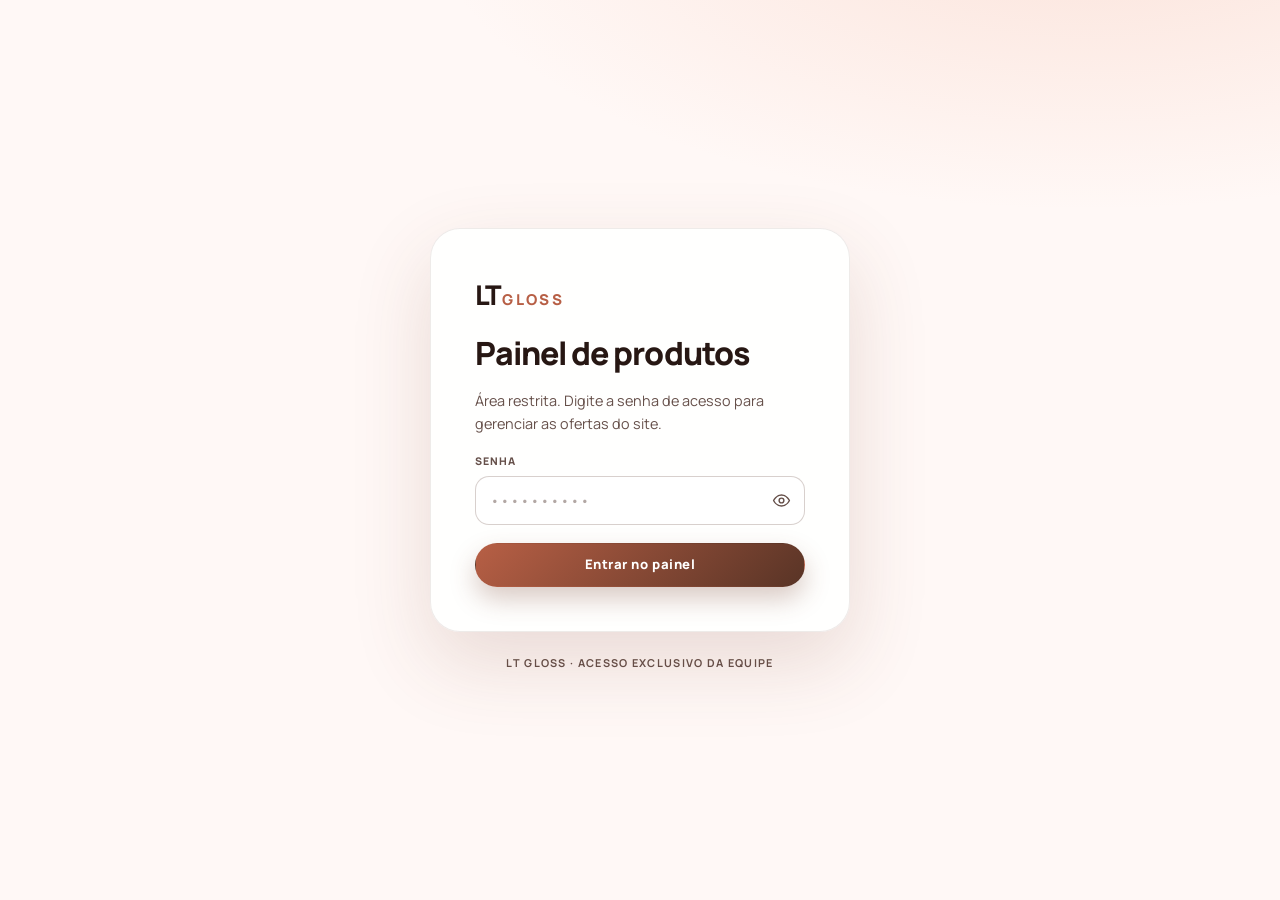
==== admin/index.html @ 81f30792 "Move painel para /admin com redirecionamento do link antigo Co-Authored-By: Claude Fable 5 <noreply@" ====
<!doctype html>
<html lang="pt-BR">
  <head>
    <meta charset="UTF-8" />
    <meta name="viewport" content="width=device-width, initial-scale=1.0" />
    <meta name="robots" content="noindex, nofollow" />
    <meta name="color-scheme" content="light" />
    <meta name="theme-color" content="#fff8f6" />
    <title>Painel · LT Gloss</title>
    <link rel="icon" href="/favicon.svg" type="image/svg+xml" />
    <link rel="preconnect" href="https://fonts.googleapis.com" />
    <link rel="preconnect" href="https://fonts.gstatic.com" crossorigin />
    <link
      href="https://fonts.googleapis.com/css2?family=Manrope:wght@400;500;600;700;800&display=swap"
      rel="stylesheet"
    />
    <link rel="stylesheet" href="/styles.css" />
    <link rel="stylesheet" href="/admin.css" />
    <script src="/admin.js" defer></script>
  </head>

  <body class="admin">
    <!-- ============================== LOGIN ============================== -->
    <div class="auth" id="view-login" hidden>
      <form class="auth__card" id="login-form" novalidate>
        <span class="auth__brand">LT <small>Gloss</small></span>
        <h1>Painel de produtos</h1>
        <p>Área restrita. Digite a senha de acesso para gerenciar as ofertas do site.</p>

        <label class="field">
          <span>Senha</span>
          <span class="field__password">
            <input
              type="password"
              id="login-password"
              autocomplete="current-password"
              placeholder="••••••••••"
              required
            />
            <button type="button" id="btn-toggle-password" aria-label="Mostrar ou ocultar senha">
              <svg viewBox="0 0 24 24" aria-hidden="true">
                <path d="M2 12s3.5-7 10-7 10 7 10 7-3.5 7-10 7S2 12 2 12Z" />
                <circle cx="12" cy="12" r="3" />
              </svg>
            </button>
          </span>
        </label>

        <p class="form-error" id="login-error" hidden></p>
        <button class="btn btn--primary btn--full" type="submit" id="login-submit">Entrar no painel</button>
      </form>
      <p class="auth__foot">LT Gloss · acesso exclusivo da equipe</p>
    </div>

    <!-- ============================== PAINEL ============================= -->
    <div class="panel" id="view-panel" hidden>
      <header class="topbar">
        <span class="topbar__brand">LT <small>Gloss</small><em>Painel</em></span>
        <div class="topbar__actions">
          <span class="topbar__dirty" id="dirty-status" hidden>
            <span class="dot" aria-hidden="true"></span> Alterações não publicadas
          </span>
          <button class="btn btn--primary" id="btn-publish">Publicar no site</button>
          <div class="menu">
            <button class="btn btn--icon" id="btn-menu" aria-label="Mais opções" aria-expanded="false">
              <svg viewBox="0 0 24 24" aria-hidden="true">
                <circle cx="12" cy="5" r="1.7" /><circle cx="12" cy="12" r="1.7" /><circle cx="12" cy="19" r="1.7" />
              </svg>
            </button>
            <div class="menu__list" id="menu-list" hidden>
              <button type="button" id="btn-reload">Recarregar do site</button>
              <button type="button" id="btn-logout">Sair</button>
            </div>
          </div>
        </div>
      </header>

      <main class="panel__main">
        <div class="panel__heading">
          <div>
            <h1>Produtos &amp; ofertas</h1>
            <p id="products-count">Carregando produtos…</p>
          </div>
          <button class="btn btn--dark" id="btn-add">+ Adicionar produto</button>
        </div>

        <ul class="product-list" id="product-list" aria-label="Lista de produtos"></ul>

        <p class="panel__hint">
          As alterações só vão ao ar depois de clicar em <strong>Publicar no site</strong>.
          Após publicar, o site atualiza em 1–2 minutos.
        </p>
      </main>
    </div>

    <!-- ============================== EDITOR ============================= -->
    <div class="drawer" id="editor" hidden>
      <div class="drawer__backdrop" data-close-editor></div>
      <div class="drawer__panel" role="dialog" aria-modal="true" aria-labelledby="editor-title">
        <header class="drawer__head">
          <h2 id="editor-title">Editar produto</h2>
          <button class="btn btn--icon" type="button" data-close-editor aria-label="Fechar editor">
            <svg viewBox="0 0 24 24" aria-hidden="true"><path d="M6 6l12 12M18 6 6 18" /></svg>
          </button>
        </header>

        <div class="drawer__body">
          <aside class="drawer__preview">
            <span class="drawer__preview-label">Pré-visualização ao vivo</span>
            <div class="drawer__preview-slot" id="preview-slot"></div>
          </aside>

          <form class="drawer__form" id="editor-form" novalidate>
            <fieldset class="group">
              <legend>Imagem</legend>
              <div class="image-edit">
                <img id="editor-image-thumb" alt="Imagem atual do produto" />
                <div class="image-edit__actions">
                  <label class="btn btn--ghost btn--sm">
                    Trocar imagem
                    <input id="f-image" type="file" accept="image/*" hidden />
                  </label>
                  <p class="hint">Redimensionada e convertida para WebP automaticamente. Sobe para o site ao publicar.</p>
                </div>
              </div>
              <label class="field">
                <span>Descrição da imagem (acessibilidade)</span>
                <input id="f-image-alt" type="text" placeholder="Ex.: LT Gloss Cacau" />
              </label>
            </fieldset>

            <fieldset class="group">
              <legend>Informações</legend>
              <div class="field-row">
                <label class="field">
                  <span>Nome</span>
                  <input id="f-title" type="text" placeholder="Ex.: LT Gloss" required />
                </label>
                <label class="field">
                  <span>Complemento</span>
                  <input id="f-subtitle" type="text" placeholder="Ex.: Pôr do Sol" />
                </label>
              </div>
              <label class="field">
                <span>Descrição curta</span>
                <textarea id="f-description" rows="2" placeholder="Um tom quente e marcante…"></textarea>
              </label>
              <div class="field-row">
                <label class="field">
                  <span>Selo na foto</span>
                  <input id="f-tag" type="text" placeholder="Ex.: 1 unidade" />
                </label>
                <label class="field">
                  <span>Selo de promoção (opcional)</span>
                  <input id="f-promo" type="text" placeholder="Ex.: Economize R$ 59,80" />
                </label>
              </div>
              <label class="check">
                <input id="f-featured" type="checkbox" />
                <span>Destacar como oferta especial (borda e selos coloridos)</span>
              </label>
            </fieldset>

            <fieldset class="group">
              <legend>Tom do produto</legend>
              <div class="field-row">
                <label class="field">
                  <span>Nome do tom</span>
                  <input id="f-shade-label" type="text" placeholder="Ex.: Tom vibrante" />
                </label>
                <div class="field">
                  <span class="field__label">Cores do tom (até 3)</span>
                  <div class="dots-row">
                    <div class="dots" id="dots-list"></div>
                    <button type="button" class="btn btn--ghost btn--sm" id="btn-add-dot">+ cor</button>
                  </div>
                </div>
              </div>
            </fieldset>

            <fieldset class="group">
              <legend>Preço</legend>
              <div class="field-row">
                <label class="field">
                  <span>Preço (R$)</span>
                  <input id="f-price" type="text" inputmode="decimal" placeholder="49,90" required />
                </label>
                <label class="field">
                  <span>Preço antigo (opcional)</span>
                  <input id="f-old-price" type="text" placeholder="Ex.: De R$ 149,70" />
                </label>
              </div>
              <div class="field-row">
                <label class="field">
                  <span>Parcelamento / observação</span>
                  <input id="f-installments" type="text" placeholder="Ex.: ou 2x de R$ 26,26" />
                </label>
                <label class="field field--color">
                  <span>Cor do preço</span>
                  <span class="color-well"><input id="f-price-color" type="color" value="#271713" /><code>#271713</code></span>
                </label>
              </div>
            </fieldset>

            <fieldset class="group">
              <legend>Botão de compra</legend>
              <div class="field-row">
                <label class="field">
                  <span>Texto do botão</span>
                  <input id="f-cta-text" type="text" placeholder="Ex.: Comprar Cacau" required />
                </label>
                <label class="field">
                  <span>Link de checkout</span>
                  <input id="f-cta-href" type="url" placeholder="https://…" required />
                </label>
              </div>
              <div class="field-row field-row--colors">
                <label class="field field--color">
                  <span>Cor inicial</span>
                  <span class="color-well"><input id="f-cta-from" type="color" value="#b75f45" /><code>#b75f45</code></span>
                </label>
                <label class="field field--color">
                  <span>Cor final</span>
                  <span class="color-well"><input id="f-cta-to" type="color" value="#593426" /><code>#593426</code></span>
                </label>
                <label class="field field--color">
                  <span>Cor do texto</span>
                  <span class="color-well"><input id="f-cta-textcolor" type="color" value="#ffffff" /><code>#ffffff</code></span>
                </label>
              </div>
              <p class="hint">O botão usa um degradê da cor inicial para a final. Para cor sólida, use a mesma cor nas duas.</p>
            </fieldset>

            <fieldset class="group">
              <legend>Cores do card</legend>
              <div class="field-row field-row--colors">
                <label class="field field--color">
                  <span>Cor principal</span>
                  <span class="color-well"><input id="f-accent" type="color" value="#b75f45" /><code>#b75f45</code></span>
                </label>
                <label class="field field--color">
                  <span>Cor secundária</span>
                  <span class="color-well"><input id="f-accent-dark" type="color" value="#593426" /><code>#593426</code></span>
                </label>
              </div>
              <p class="hint">Usadas no brilho ao passar o mouse, nos selos coloridos e nos detalhes do card.</p>
            </fieldset>

            <p class="form-error" id="editor-error" hidden></p>
          </form>
        </div>

        <footer class="drawer__foot">
          <button class="btn btn--ghost" type="button" data-close-editor>Cancelar</button>
          <button class="btn btn--primary" type="submit" form="editor-form" id="btn-save-product">
            Salvar produto
          </button>
        </footer>
      </div>
    </div>

    <!-- ========================== PUBLICAÇÃO ============================ -->
    <div class="overlay" id="publish-overlay" hidden>
      <div class="overlay__card">
        <div class="overlay__spinner" id="publish-spinner" aria-hidden="true"></div>
        <h2 id="publish-title">Publicando…</h2>
        <p id="publish-message">Enviando alterações para o site.</p>
        <button class="btn btn--primary" id="btn-publish-close" hidden>Fechar</button>
      </div>
    </div>

    <div class="toast" id="toast" role="status" hidden></div>
  </body>
</html>
---- styles.css ----
:root {
  --surface: #fff8f6;
  --surface-low: #fff0eb;
  --surface-high: #f8ddd4;
  --white: #ffffff;
  --ink: #271713;
  --ink-soft: #66504a;
  --line: rgba(91, 60, 49, 0.18);
  --primary: #d48a71;
  --primary-light: #f4bba6;
  --terracotta: #b75f45;
  --brown: #593426;
  --shadow: 0 24px 70px rgba(117, 64, 46, 0.14);
  --container: 1240px;
  --gutter: clamp(20px, 5vw, 72px);
}

* {
  box-sizing: border-box;
}

html {
  scroll-behavior: smooth;
  scroll-padding-top: 20px;
  scrollbar-color: var(--terracotta) var(--surface-low);
  scrollbar-width: thin;
}

::-webkit-scrollbar {
  width: 7px;
  height: 7px;
}

::-webkit-scrollbar-track {
  background: var(--surface-low);
}

::-webkit-scrollbar-thumb {
  border: 2px solid var(--surface-low);
  border-radius: 999px;
  background: linear-gradient(to bottom, var(--primary), var(--terracotta));
}

::-webkit-scrollbar-thumb:hover {
  background: var(--brown);
}

body {
  margin: 0;
  overflow-x: hidden;
  background: var(--surface);
  color: var(--ink);
  font-family: "Manrope", sans-serif;
  font-size: 16px;
  line-height: 1.65;
  -webkit-font-smoothing: antialiased;
}

img,
svg {
  display: block;
}

img {
  max-width: 100%;
}

a {
  color: inherit;
}

button,
input {
  font: inherit;
}

h1,
h2,
h3,
p {
  margin-top: 0;
}

h1,
h2,
h3 {
  font-family: "Manrope", sans-serif;
  line-height: 1.08;
  letter-spacing: -0.04em;
}

h1 {
  max-width: 690px;
  margin-bottom: 24px;
  font-size: clamp(3.7rem, 7vw, 7.25rem);
  font-weight: 600;
}

h2 {
  margin-bottom: 0;
  font-size: clamp(2.7rem, 5vw, 5.2rem);
  font-weight: 600;
}

h3 {
  margin-bottom: 12px;
  font-size: clamp(1.55rem, 2.5vw, 2.05rem);
}

em {
  color: var(--terracotta);
  font-style: normal;
  font-weight: 600;
}

.mobile-break {
  display: none;
}

.sr-only {
  position: absolute;
  width: 1px;
  height: 1px;
  padding: 0;
  margin: -1px;
  overflow: hidden;
  clip: rect(0, 0, 0, 0);
  white-space: nowrap;
  border: 0;
}

.skip-link {
  position: fixed;
  z-index: 100;
  top: 12px;
  left: 12px;
  padding: 10px 16px;
  border-radius: 999px;
  background: var(--ink);
  color: var(--white);
  transform: translateY(-150%);
}

.skip-link:focus {
  transform: translateY(0);
}

.brand {
  display: inline-flex;
  align-items: baseline;
  gap: 5px;
  text-decoration: none;
}

.brand span {
  font-family: "Manrope", sans-serif;
  font-size: 1.9rem;
  font-weight: 700;
  letter-spacing: -0.08em;
}

.brand small {
  color: var(--terracotta);
  font-size: 0.58rem;
  font-weight: 800;
  letter-spacing: 0.18em;
  text-transform: uppercase;
}

.section {
  width: calc(100% - (var(--gutter) * 2));
  max-width: var(--container);
  margin-right: auto;
  margin-left: auto;
}

.section--wide {
  width: calc(100% - 48px);
  max-width: 1440px;
  margin-right: auto;
  margin-left: auto;
}

.eyebrow {
  display: inline-flex;
  align-items: center;
  margin-bottom: 22px;
  color: var(--terracotta);
  font-size: 0.7rem;
  font-weight: 800;
  letter-spacing: 0.17em;
  text-transform: uppercase;
}

.button {
  display: inline-flex;
  min-height: 58px;
  align-items: center;
  justify-content: center;
  gap: 22px;
  padding: 15px 28px;
  border: 1px solid transparent;
  border-radius: 999px;
  cursor: pointer;
  font-size: 0.77rem;
  font-weight: 800;
  letter-spacing: 0.06em;
  text-decoration: none;
  text-transform: uppercase;
  transition:
    transform 180ms ease,
    box-shadow 180ms ease,
    background-color 180ms ease;
}

.button:hover {
  transform: translateY(-2px);
}

.button:focus-visible,
.footer a:focus-visible,
.footer__back-top:focus-visible,
.text-link:focus-visible,
summary:focus-visible,
input:focus-visible {
  outline: 3px solid rgba(183, 95, 69, 0.36);
  outline-offset: 4px;
}

.button--primary {
  border-color: rgba(191, 169, 121, 0.32);
  background: linear-gradient(135deg, #ffffff 20%, #faf8f1 58%, #e8dcc3 100%);
  box-shadow: 0 16px 38px rgba(112, 91, 52, 0.16);
  color: var(--ink);
}

.button--dark {
  background: var(--ink);
  box-shadow: 0 14px 32px rgba(39, 23, 19, 0.18);
  color: var(--white);
}

.button--dark:hover {
  background: var(--brown);
  box-shadow: 0 18px 40px rgba(39, 23, 19, 0.24);
}

.text-link {
  color: var(--ink);
  font-size: 0.77rem;
  font-weight: 800;
  letter-spacing: 0.06em;
  text-decoration-color: var(--primary);
  text-decoration-thickness: 3px;
  text-underline-offset: 7px;
  text-transform: uppercase;
}

.hero {
  position: relative;
  width: calc(100% - 48px);
  max-width: 1440px;
  min-height: min(820px, calc(100vh - 134px));
  margin: 24px auto 0;
  overflow: hidden;
  border-radius: 44px;
  background: var(--surface-high);
  box-shadow: var(--shadow);
}

.hero__media,
.hero__media img,
.hero__veil {
  position: absolute;
  inset: 0;
  width: 100%;
  height: 100%;
}

.hero__media img {
  object-fit: cover;
}

.hero__veil {
  background: linear-gradient(90deg, rgba(255, 248, 246, 0.35), transparent 60%);
}

.hero__content {
  position: relative;
  z-index: 2;
  width: min(58%, 730px);
  padding: clamp(90px, 10vw, 145px) 0 160px clamp(42px, 7vw, 104px);
}

.hero__content h1 {
  line-height: 0.94;
}

.hero__content p {
  max-width: 480px;
  margin-bottom: 34px;
  color: var(--ink-soft);
  font-size: clamp(1rem, 1.5vw, 1.18rem);
}

.hero__actions {
  display: flex;
  gap: 26px;
  align-items: center;
}

.hero__proofs {
  position: absolute;
  z-index: 2;
  bottom: 42px;
  left: clamp(42px, 7vw, 104px);
  display: flex;
  gap: 0;
  padding: 0;
  margin: 0;
  list-style: none;
}

.hero__proofs li {
  display: flex;
  align-items: center;
  color: var(--ink-soft);
  font-size: 0.66rem;
  font-weight: 800;
  letter-spacing: 0.13em;
  text-transform: uppercase;
}

.hero__proofs li + li::before {
  width: 3px;
  height: 3px;
  margin: 0 15px;
  border-radius: 50%;
  background: var(--terracotta);
  content: "";
}

.identity {
  display: grid;
  grid-template-columns: minmax(0, 1.3fr) minmax(280px, 0.58fr);
  gap: clamp(50px, 9vw, 150px);
  align-items: end;
  padding-top: clamp(110px, 14vw, 210px);
  padding-bottom: clamp(110px, 14vw, 210px);
}

.identity h2 {
  max-width: 850px;
}

.identity__copy {
  padding-bottom: 8px;
}

.identity__copy p {
  color: var(--ink-soft);
}

.identity__copy p:last-child {
  margin-bottom: 0;
  color: var(--ink);
  font-weight: 700;
}

.identity__mobile-image {
  display: none;
}

.benefits {
  padding: clamp(70px, 9vw, 130px);
  border-radius: 44px;
  background: var(--surface-low);
}

.benefits__heading {
  display: flex;
  gap: 60px;
  align-items: end;
  justify-content: space-between;
  margin-bottom: 66px;
}

.benefits__heading > p {
  max-width: 400px;
  margin-bottom: 8px;
  color: var(--ink-soft);
}

.benefits__grid {
  display: grid;
  grid-template-columns: repeat(3, minmax(0, 1fr));
  grid-template-rows: repeat(2, minmax(290px, auto));
  gap: 18px;
}

.benefit-card {
  position: relative;
  display: flex;
  min-height: 290px;
  flex-direction: column;
  justify-content: space-between;
  padding: 28px;
  overflow: hidden;
  border: 1px solid rgba(255, 255, 255, 0.65);
  border-radius: 30px;
  background: rgba(255, 255, 255, 0.82);
  box-shadow: 0 20px 45px rgba(132, 75, 56, 0.08);
}

.benefit-card--featured {
  grid-row: span 2;
  grid-column: span 1;
  min-height: 598px;
  background:
    linear-gradient(to bottom, rgba(39, 23, 19, 0.08), transparent 38%),
    url("./assets/img1.webp") center / cover no-repeat;
  color: var(--white);
}

.benefit-card--featured .benefit-card__art {
  display: none;
}

.benefit-card--wide {
  grid-column: span 1;
}

.benefit-card--warm {
  background: #f7d1c3;
}

.benefit-card--dark {
  background:
    linear-gradient(to top, rgba(39, 23, 19, 0.62), transparent 72%),
    url("./assets/img2.webp") center / cover no-repeat;
  color: var(--white);
}

.benefit-card__icon {
  display: grid;
  width: 66px;
  height: 66px;
  place-items: center;
  border: 1px solid rgba(255, 255, 255, 0.36);
  border-radius: 50%;
  background: rgba(255, 255, 255, 0.2);
  -webkit-backdrop-filter: blur(12px);
  backdrop-filter: blur(12px);
}

.benefit-card--dark .benefit-card__icon {
  background: rgba(255, 255, 255, 0.14);
}

.benefit-card:not(.benefit-card--featured):not(.benefit-card--warm):not(.benefit-card--dark)
  .benefit-card__icon {
  border-color: rgba(39, 23, 19, 0.14);
}

.benefit-card__icon svg {
  width: 34px;
  fill: none;
  stroke: currentColor;
  stroke-linecap: round;
  stroke-linejoin: round;
  stroke-width: 1.5;
}

.benefit-card h3 {
  position: relative;
  z-index: 2;
}

.benefit-card p {
  position: relative;
  z-index: 2;
  max-width: 420px;
  margin-bottom: 0;
  color: var(--ink-soft);
  font-size: 0.9rem;
}

.benefit-card--dark p,
.benefit-card--featured p {
  color: rgba(255, 255, 255, 0.82);
}

.benefit-card__art {
  position: absolute;
  inset: 0;
}

.benefit-card__art--shine::before,
.benefit-card__art--shine::after,
.benefit-card__art--shine span {
  position: absolute;
  border: 1px solid rgba(255, 255, 255, 0.52);
  border-radius: 50%;
  background: rgba(255, 255, 255, 0.08);
  box-shadow: inset 0 0 30px rgba(255, 255, 255, 0.28);
  content: "";
}

.benefit-card__art--shine::before {
  top: 90px;
  right: -10px;
  width: 300px;
  height: 300px;
}

.benefit-card__art--shine::after {
  top: 240px;
  left: 50px;
  width: 150px;
  height: 150px;
}

.benefit-card__art--shine span {
  top: 52px;
  left: 42px;
  width: 72px;
  height: 72px;
}

.experience {
  display: grid;
  grid-template-columns: minmax(0, 1fr) minmax(0, 0.86fr);
  gap: clamp(60px, 9vw, 145px);
  align-items: center;
  padding-top: clamp(110px, 14vw, 210px);
  padding-bottom: clamp(110px, 14vw, 210px);
}

.experience__visual {
  position: relative;
  min-height: 700px;
  overflow: hidden;
  border-radius: 44px;
  box-shadow: var(--shadow);
}

.experience__visual video {
  position: absolute;
  inset: 0;
  width: 100%;
  height: 100%;
  object-fit: cover;
  object-position: center;
}

.experience__badge {
  position: absolute;
  bottom: 24px;
  left: 24px;
  padding: 12px 18px;
  border: 1px solid rgba(255, 255, 255, 0.5);
  border-radius: 999px;
  background: rgba(255, 255, 255, 0.66);
  backdrop-filter: blur(10px);
  font-size: 0.67rem;
  font-weight: 800;
  letter-spacing: 0.12em;
  text-transform: uppercase;
}

.experience__content > h2 {
  max-width: 570px;
  margin-bottom: 54px;
}

.steps {
  padding: 0;
  margin: 0;
  list-style: none;
}

.steps li {
  display: grid;
  grid-template-columns: 44px 1fr;
  gap: 18px;
  padding: 26px 0;
  border-top: 1px solid var(--line);
}

.steps li:last-child {
  border-bottom: 1px solid var(--line);
}

.steps span {
  color: var(--terracotta);
  font-size: 0.68rem;
  font-weight: 800;
}

.steps h3 {
  margin-bottom: 5px;
  font-family: "Manrope", sans-serif;
  font-size: 1rem;
  font-weight: 800;
  letter-spacing: 0;
}

.steps p {
  margin-bottom: 0;
  color: var(--ink-soft);
  font-size: 0.9rem;
}

.reviews {
  padding: clamp(80px, 10vw, 130px) 0;
  overflow: hidden;
  border-radius: 44px;
  background: var(--ink);
  color: var(--white);
}

.reviews__heading {
  margin-bottom: 54px;
  text-align: center;
}

.reviews__heading h2 {
  max-width: 780px;
  margin-right: auto;
  margin-bottom: 20px;
  margin-left: auto;
}

.reviews__heading > p {
  margin-bottom: 28px;
  color: rgba(255, 255, 255, 0.68);
}

.reviews__summary {
  display: inline-flex;
  align-items: center;
  gap: 10px;
  padding: 10px 16px;
  border: 1px solid rgba(255, 255, 255, 0.14);
  border-radius: 999px;
  background: rgba(255, 255, 255, 0.08);
  color: rgba(255, 255, 255, 0.7);
  font-size: 0.72rem;
  text-transform: uppercase;
}

.reviews__summary strong {
  color: var(--white);
  font-size: 0.92rem;
}

.reviews__note {
  display: block;
  margin-top: 12px;
  color: rgba(255, 255, 255, 0.38);
  font-size: 0.62rem;
}

.google-mark {
  display: inline-block;
  background: conic-gradient(
    from -45deg,
    #4285f4 0 25%,
    #34a853 0 48%,
    #fbbc05 0 72%,
    #ea4335 0
  );
  -webkit-background-clip: text;
  background-clip: text;
  color: transparent;
  -webkit-text-fill-color: transparent;
  font-size: 1.18rem;
  font-weight: 800;
  line-height: 1;
}

.review-stars {
  color: #e8b75b;
  font-size: 0.76rem;
  letter-spacing: 0.08em;
}

.reviews__rows {
  display: grid;
  gap: 18px;
}

.review-row {
  overflow: hidden;
  -webkit-mask-image: linear-gradient(to right, transparent, #000 5%, #000 95%, transparent);
  mask-image: linear-gradient(to right, transparent, #000 5%, #000 95%, transparent);
}

.review-track {
  --review-loop-offset: 9px;

  display: flex;
  width: max-content;
  gap: 18px;
  padding: 2px 0;
  animation: reviews-scroll 42s linear infinite;
  will-change: transform;
}

.review-row--reverse .review-track {
  animation-direction: reverse;
  animation-duration: 48s;
}

.review-row:hover .review-track,
.review-row:focus-within .review-track {
  animation-play-state: paused;
}

.review-card {
  width: clamp(285px, 28vw, 365px);
  min-height: 190px;
  padding: 24px;
  border: 1px solid rgba(255, 255, 255, 0.52);
  border-radius: 24px;
  background: #fffaf8;
  box-shadow: 0 16px 42px rgba(0, 0, 0, 0.16);
  color: var(--ink);
}

.review-card:nth-child(2n) {
  background: #f8e4dc;
}

.review-card__top {
  display: flex;
  align-items: flex-start;
  justify-content: space-between;
  gap: 18px;
  margin-bottom: 16px;
}

.review-card__top div {
  display: grid;
  gap: 2px;
}

.review-card__top strong {
  font-size: 0.86rem;
}

.review-card__top div span {
  color: var(--ink-soft);
  font-size: 0.68rem;
}

.review-card p {
  margin-top: 12px;
  margin-bottom: 0;
  color: var(--ink-soft);
  font-size: 0.82rem;
  line-height: 1.65;
}

@keyframes reviews-scroll {
  from {
    transform: translateX(0);
  }

  to {
    transform: translateX(calc(-50% - var(--review-loop-offset)));
  }
}

.real-women {
  display: grid;
  grid-template-columns: 0.72fr 1.28fr;
  gap: clamp(60px, 10vw, 150px);
  padding-top: clamp(110px, 14vw, 210px);
  padding-bottom: clamp(110px, 14vw, 210px);
}

.real-women__heading {
  position: sticky;
  top: 130px;
  align-self: start;
}

.statements {
  border-top: 1px solid var(--line);
}

.statement {
  padding: 36px 0;
  border-bottom: 1px solid var(--line);
}

.statement p {
  max-width: 650px;
  margin-bottom: 0;
  font-family: "Manrope", sans-serif;
  font-size: clamp(1.55rem, 2.6vw, 2.4rem);
  line-height: 1.25;
  letter-spacing: -0.03em;
}

.manifesto {
  position: relative;
  min-height: 720px;
  overflow: hidden;
  border-radius: 44px;
  background:
    linear-gradient(90deg, rgba(39, 23, 19, 0.24), transparent 58%),
    url("./assets/b2.webp") center / cover no-repeat;
  color: var(--white);
}

.manifesto__content {
  position: relative;
  z-index: 2;
  max-width: 740px;
  padding: clamp(80px, 10vw, 145px);
}

.manifesto .eyebrow {
  color: var(--primary-light);
}

.manifesto h2 {
  margin-bottom: 36px;
}

.manifesto h2 em {
  color: var(--primary-light);
}

.manifesto p {
  max-width: 570px;
  color: rgba(255, 255, 255, 0.72);
}

.manifesto__sign {
  display: inline-block;
  margin-top: 32px;
  color: var(--primary-light);
  font-size: 0.67rem;
  font-weight: 800;
  letter-spacing: 0.14em;
  text-transform: uppercase;
}

.manifesto__mark {
  display: none;
}

.manifesto__glow {
  display: none;
}

.offers {
  position: relative;
  padding-top: clamp(110px, 13vw, 190px);
  padding-bottom: clamp(110px, 13vw, 190px);
}

.offers__heading {
  display: grid;
  grid-template-columns: minmax(0, 1.35fr) minmax(280px, 0.65fr);
  gap: clamp(32px, 7vw, 110px);
  align-items: end;
  margin-bottom: clamp(48px, 6vw, 82px);
}

.offers__heading h2 {
  max-width: 790px;
}

.offers__heading > p {
  max-width: 420px;
  margin-bottom: 8px;
  color: var(--ink-soft);
  font-size: clamp(0.95rem, 1.35vw, 1.08rem);
}

.offers__grid {
  display: grid;
  grid-template-columns: repeat(var(--offers-cols, 5), minmax(0, 1fr));
  gap: clamp(14px, 1.8vw, 24px);
  align-items: stretch;
}

.offer-card {
  position: relative;
  display: flex;
  min-width: 0;
  flex-direction: column;
  padding: 8px;
  overflow: hidden;
  border: 1px solid rgba(91, 60, 49, 0.1);
  border-radius: 36px;
  background: rgba(255, 255, 255, 0.78);
  box-shadow: 0 18px 50px rgba(117, 64, 46, 0.08);
  transition:
    border-color 240ms ease,
    box-shadow 240ms ease,
    transform 240ms ease;
}

.offer-card:hover {
  border-color: rgba(183, 95, 69, 0.24);
  box-shadow: 0 26px 64px rgba(117, 64, 46, 0.15);
  transform: translateY(-6px);
}

.offer-card--kit {
  border-color: rgba(183, 95, 69, 0.35);
  background:
    radial-gradient(circle at 90% 90%, rgba(244, 187, 166, 0.24), transparent 38%),
    var(--white);
  box-shadow:
    0 0 0 3px rgba(212, 138, 113, 0.12),
    0 22px 60px rgba(117, 64, 46, 0.22);
}

.offer-card--sun {
  --offer-accent: #ee5a12;
  --offer-accent-dark: #9d300d;
  --offer-glow: rgba(238, 90, 18, 0.28);
}

.offer-card--cacao {
  --offer-accent: #7b351b;
  --offer-accent-dark: #35150d;
  --offer-glow: rgba(91, 37, 20, 0.27);
}

.offer-card--veil {
  --offer-accent: #a8d9ed;
  --offer-accent-dark: #5c98b2;
  --offer-glow: rgba(130, 194, 220, 0.3);
}

.offer-card--kit {
  --offer-accent: #d49a55;
  --offer-accent-dark: #704526;
  --offer-glow: rgba(205, 145, 76, 0.3);
}

.offer-card--cacao-kit {
  --offer-accent: #8a3d1f;
  --offer-accent-dark: #35150d;
  --offer-glow: rgba(91, 37, 20, 0.27);
  border-color: rgba(123, 53, 27, 0.35);
  background:
    radial-gradient(circle at 90% 90%, rgba(199, 124, 92, 0.22), transparent 38%),
    var(--white);
  box-shadow:
    0 0 0 3px rgba(123, 53, 27, 0.12),
    0 22px 60px rgba(117, 64, 46, 0.22);
}

.offer-card--sun:hover,
.offer-card--cacao:hover,
.offer-card--veil:hover,
.offer-card--kit:hover,
.offer-card--cacao-kit:hover {
  border-color: var(--offer-accent);
  box-shadow: 0 26px 64px var(--offer-glow);
}

.offer-card--cacao-kit .offer-card__tag,
.offer-card--cacao-kit .offer-card__promo {
  border-color: rgba(255, 255, 255, 0.24);
  background: linear-gradient(135deg, var(--offer-accent), var(--offer-accent-dark));
  box-shadow: 0 8px 18px var(--offer-glow);
  color: var(--white);
}

.offer-card--cacao-kit .offer-card__cta {
  background: linear-gradient(135deg, var(--offer-accent), var(--offer-accent-dark));
  box-shadow: 0 12px 24px var(--offer-glow);
}

.offer-card--cacao-kit .offer-card__media img {
  object-position: center;
}

.offer-card__media {
  position: relative;
  aspect-ratio: 4 / 4.8;
  overflow: hidden;
  border-radius: 29px;
  background: var(--surface-high);
}

.offer-card__media::after {
  position: absolute;
  inset: 0;
  background: linear-gradient(to bottom, rgba(39, 23, 19, 0.18), transparent 28%, transparent 78%, rgba(39, 23, 19, 0.14));
  content: "";
  pointer-events: none;
}

.offer-card__media img {
  width: 100%;
  height: 100%;
  object-fit: cover;
  transition: transform 600ms cubic-bezier(0.22, 1, 0.36, 1);
}

.offer-card:nth-child(1) .offer-card__media img {
  object-position: center;
}

.offer-card:nth-child(2) .offer-card__media img {
  object-position: center;
}

.offer-card:nth-child(3) .offer-card__media img {
  object-position: center;
}

.offer-card--kit .offer-card__media img {
  object-position: center;
}

.offer-card:hover .offer-card__media img {
  transform: scale(1.035);
}

.offer-card__number,
.offer-card__tag {
  position: absolute;
  z-index: 2;
  top: 16px;
}

.offer-card__number {
  left: 18px;
  color: rgba(255, 255, 255, 0.9);
  font-size: 0.7rem;
  font-weight: 800;
  letter-spacing: 0.14em;
  text-shadow: 0 2px 10px rgba(39, 23, 19, 0.26);
}

.offer-card__tag {
  right: 14px;
  padding: 7px 11px;
  border: 1px solid rgba(255, 255, 255, 0.46);
  border-radius: 999px;
  background: rgba(255, 248, 246, 0.88);
  box-shadow: 0 7px 20px rgba(39, 23, 19, 0.1);
  color: var(--brown);
  font-size: 0.55rem;
  font-weight: 800;
  letter-spacing: 0.09em;
  line-height: 1;
  text-transform: uppercase;
  backdrop-filter: blur(10px);
}

.offer-card--kit .offer-card__tag {
  border-color: rgba(255, 255, 255, 0.24);
  background: linear-gradient(135deg, var(--offer-accent), var(--offer-accent-dark));
  color: var(--white);
}

.offer-card__content {
  display: flex;
  flex: 1;
  flex-direction: column;
  padding: 25px 17px 17px;
}

.offer-card__promo {
  align-self: flex-start;
  padding: 7px 11px;
  margin-bottom: 14px;
  border-radius: 999px;
  background: linear-gradient(135deg, var(--terracotta), var(--brown));
  box-shadow: 0 8px 18px rgba(117, 64, 46, 0.2);
  color: var(--white);
  font-size: 0.51rem;
  font-weight: 800;
  letter-spacing: 0.09em;
  line-height: 1;
  text-transform: uppercase;
}

.offer-card--kit .offer-card__promo {
  background: linear-gradient(135deg, var(--offer-accent), var(--offer-accent-dark));
  box-shadow: 0 8px 18px var(--offer-glow);
}

.offer-card__shade {
  display: flex;
  align-items: center;
  gap: 8px;
  margin-bottom: 14px;
  color: var(--ink-soft);
  font-size: 0.58rem;
  font-weight: 800;
  letter-spacing: 0.12em;
  text-transform: uppercase;
}

.shade-dot {
  display: inline-block;
  width: 13px;
  height: 13px;
  flex: 0 0 13px;
  border: 2px solid var(--white);
  border-radius: 50%;
  box-shadow: 0 0 0 1px rgba(89, 52, 38, 0.2);
}

.shade-dot--x {
  background: #f05b13;
}

.shade-dot--y {
  background: #713018;
}

.shade-dot--z {
  background: #ccecf7;
}

.shade-stack {
  display: flex;
  padding-left: 1px;
}

.shade-stack .shade-dot + .shade-dot {
  margin-left: -4px;
}

.offer-card__content h3 {
  margin-bottom: 13px;
  font-size: clamp(1.35rem, 1.8vw, 1.75rem);
  letter-spacing: -0.045em;
}

.offer-card__content h3 em {
  display: block;
  margin-top: 5px;
  font-size: 0.68em;
  letter-spacing: -0.02em;
}

.offer-card__content p {
  margin-bottom: 24px;
  color: var(--ink-soft);
  font-size: 0.76rem;
  line-height: 1.6;
}

.offer-card__price {
  display: grid;
  gap: 2px;
  margin-top: auto;
  margin-bottom: 20px;
}

.offer-card__price strong {
  color: var(--ink);
  font-size: clamp(1.45rem, 2vw, 1.85rem);
  line-height: 1;
  letter-spacing: -0.055em;
}

.offer-card__price strong small {
  font-size: 0.46em;
  letter-spacing: 0;
}

.offer-card__price > span {
  color: var(--ink-soft);
  font-size: 0.58rem;
  font-weight: 700;
}

.offer-card__price--promo strong {
  color: var(--terracotta);
}

.offer-card__price .offer-card__old-price {
  margin-bottom: 2px;
  color: var(--ink-soft);
  font-size: 0.54rem;
  font-weight: 700;
  text-decoration: line-through;
}

.offer-card__cta {
  display: flex;
  min-height: 52px;
  align-items: center;
  justify-content: space-between;
  gap: 14px;
  padding: 12px 18px;
  margin-top: auto;
  border-radius: 999px;
  background: var(--ink);
  color: var(--white);
  font-size: 0.61rem;
  font-weight: 800;
  letter-spacing: 0.08em;
  text-decoration: none;
  text-transform: uppercase;
  transition:
    background-color 180ms ease,
    box-shadow 180ms ease,
    transform 180ms ease;
}

.offer-card__price + .offer-card__cta {
  margin-top: 0;
}

.offer-card--kit .offer-card__cta {
  background: linear-gradient(135deg, var(--offer-accent), var(--offer-accent-dark));
  box-shadow: 0 12px 24px var(--offer-glow);
}

.offer-card--sun .offer-card__cta,
.offer-card--cacao .offer-card__cta {
  background: linear-gradient(135deg, var(--offer-accent), var(--offer-accent-dark));
  box-shadow: 0 12px 24px var(--offer-glow);
}

.offer-card--veil .offer-card__cta {
  border-color: rgba(92, 152, 178, 0.34);
  background: linear-gradient(135deg, #e9f8ff, var(--offer-accent));
  box-shadow: 0 12px 24px var(--offer-glow);
  color: #173746;
}

.offer-card--sun .offer-card__price strong {
  color: #c8430e;
}

.offer-card--cacao .offer-card__price strong {
  color: #682713;
}

.offer-card--veil .offer-card__price strong {
  color: #4d89a3;
}

.offer-card__cta span {
  font-size: 0.9rem;
  transition: transform 180ms ease;
}

.offer-card__cta:hover {
  background: var(--terracotta);
  box-shadow: 0 12px 24px rgba(117, 64, 46, 0.22);
  transform: translateY(-2px);
}

.offer-card--sun .offer-card__cta:hover,
.offer-card--cacao .offer-card__cta:hover,
.offer-card--kit .offer-card__cta:hover {
  background: linear-gradient(135deg, var(--offer-accent-dark), var(--offer-accent));
  box-shadow: 0 16px 30px var(--offer-glow);
}

.offer-card--veil .offer-card__cta:hover {
  background: linear-gradient(135deg, var(--offer-accent), #e9f8ff);
  box-shadow: 0 16px 30px var(--offer-glow);
}

.offer-card__cta:hover span {
  transform: translate(2px, -2px);
}

.offer-card__cta:focus-visible {
  outline: 3px solid rgba(183, 95, 69, 0.35);
  outline-offset: 4px;
}

.offers__note {
  display: flex;
  align-items: center;
  justify-content: center;
  gap: 11px;
  margin: 30px 0 0;
  color: var(--ink-soft);
  font-size: 0.61rem;
  font-weight: 800;
  letter-spacing: 0.11em;
  text-align: center;
  text-transform: uppercase;
}

.offers__note span {
  color: var(--terracotta);
}

@media (min-width: 801px) {
  .offers__grid {
    align-items: start;
  }

  .offer-card__content {
    padding-top: 20px;
  }

  .offer-card__promo,
  .offer-card__shade {
    margin-bottom: 10px;
  }

  .offer-card__content h3 {
    margin-bottom: 9px;
  }

  .offer-card__content p {
    min-height: 3.2em;
    margin-bottom: 16px;
  }

  .offer-card__price {
    margin-top: 0;
    margin-bottom: 16px;
  }

  .offer-card__cta {
    min-height: 48px;
  }
}

.faq {
  display: grid;
  grid-template-columns: 0.72fr 1.28fr;
  gap: clamp(60px, 10vw, 150px);
  padding-top: clamp(110px, 14vw, 190px);
  padding-bottom: clamp(110px, 14vw, 190px);
}

.faq__heading p {
  max-width: 360px;
  margin-top: 22px;
  color: var(--ink-soft);
}

.faq__list {
  border-top: 1px solid var(--line);
}

details {
  border-bottom: 1px solid var(--line);
}

details[data-animating="true"] {
  overflow: hidden;
}

summary {
  position: relative;
  padding: 28px 44px 28px 0;
  cursor: pointer;
  font-family: "Manrope", sans-serif;
  font-size: clamp(1.25rem, 2vw, 1.65rem);
  font-weight: 600;
  line-height: 1.25;
  list-style: none;
}

summary::-webkit-details-marker {
  display: none;
}

summary::before,
summary::after {
  position: absolute;
  top: 50%;
  right: 4px;
  width: 16px;
  height: 1px;
  background: var(--terracotta);
  content: "";
  transition: transform 180ms ease;
}

summary::after {
  transform: rotate(90deg);
}

details[open] summary::after {
  transform: rotate(0);
}

details p {
  max-width: 620px;
  padding: 0 44px 28px 0;
  margin: 0;
  color: var(--ink-soft);
  opacity: 0;
  transform: translateY(-6px);
  transition:
    opacity 220ms ease,
    transform 220ms ease;
}

details[open] p {
  opacity: 1;
  transform: translateY(0);
}

.purchase {
  padding: clamp(48px, 6vw, 82px);
  border-radius: 44px;
  background: var(--primary-light);
}

.purchase__content {
  display: flex;
  align-items: center;
  flex-direction: column;
  justify-content: space-between;
  gap: 28px;
  text-align: center;
}

.purchase__content h2 {
  max-width: 720px;
  margin-right: auto;
  margin-bottom: 14px;
  margin-left: auto;
  font-size: clamp(2.7rem, 5vw, 5rem);
}

.purchase__content p {
  max-width: 560px;
  margin-right: auto;
  margin-bottom: 0;
  margin-left: auto;
  color: var(--ink-soft);
}

.purchase__content > .button {
  flex: none;
  white-space: nowrap;
}

.footer {
  position: relative;
  margin-top: 0;
  margin-bottom: 0;
  padding: clamp(54px, 7vw, 100px);
  overflow: hidden;
  border-radius: 0;
  background:
    radial-gradient(circle at 14% 10%, rgba(212, 138, 113, 0.16), transparent 28%),
    var(--ink);
  color: var(--white);
}

.footer__main,
.footer__bottom {
  position: relative;
  z-index: 2;
}

.footer__main {
  display: grid;
  grid-template-columns: minmax(0, 1.2fr) minmax(360px, 0.8fr);
  gap: clamp(70px, 12vw, 190px);
  align-items: start;
}

.brand--footer img {
  width: auto;
  height: clamp(110px, 11vw, 150px);
}

.footer__brand p {
  max-width: 430px;
  margin: 30px 0;
  color: rgba(255, 255, 255, 0.6);
  font-size: clamp(1rem, 1.5vw, 1.18rem);
}

.footer__cta {
  display: inline-flex;
  align-items: center;
  gap: 18px;
  padding-bottom: 8px;
  border-bottom: 1px solid rgba(244, 187, 166, 0.65);
  color: var(--white);
  font-size: 0.72rem;
  font-weight: 800;
  letter-spacing: 0.1em;
  text-decoration: none;
  text-transform: uppercase;
  transition:
    gap 180ms ease,
    color 180ms ease;
}

.footer__cta:hover {
  gap: 26px;
  color: var(--primary-light);
}

.footer__nav {
  display: grid;
  grid-template-columns: repeat(2, minmax(0, 1fr));
  gap: 44px;
  padding-top: 6px;
}

.footer__nav div {
  display: grid;
  gap: 16px;
}

.footer__nav div > span {
  margin-bottom: 10px;
  color: var(--primary-light);
  font-size: 0.63rem;
  font-weight: 800;
  letter-spacing: 0.17em;
  text-transform: uppercase;
}

.footer__nav a {
  color: rgba(255, 255, 255, 0.68);
  font-size: 0.82rem;
  text-decoration: none;
  transition:
    color 180ms ease,
    transform 180ms ease;
}

.footer__nav a:hover {
  color: var(--white);
  transform: translateX(3px);
}

.footer__bottom {
  display: grid;
  grid-template-columns: 1fr auto;
  gap: 24px;
  align-items: center;
  margin-top: clamp(70px, 9vw, 120px);
  padding-top: 24px;
  border-top: 1px solid rgba(255, 255, 255, 0.12);
}

.footer__bottom p {
  margin-bottom: 0;
  color: rgba(255, 255, 255, 0.42);
  font-size: 0.66rem;
}

.footer__developer {
  display: flex;
  align-items: center;
  gap: 8px;
  color: rgba(255, 255, 255, 0.62);
  white-space: nowrap;
}

.footer__bottom .footer__developer {
  font-size: 0.8rem;
}

.footer__developer-link {
  display: inline-flex;
  border-radius: 4px;
}

.footer__developer-link img {
  width: 78px;
  height: auto;
  opacity: 0.72;
  filter: invert(1);
  transition:
    filter 220ms ease,
    opacity 220ms ease,
    transform 220ms ease;
}

.footer__developer-link:hover img {
  opacity: 1;
  filter: invert(1) drop-shadow(0 0 8px rgba(255, 255, 255, 0.9))
    drop-shadow(0 0 18px rgba(244, 187, 166, 0.65));
  transform: scale(1.04);
}

.footer__watermark {
  position: absolute;
  right: 0;
  bottom: 0;
  color: rgba(255, 255, 255, 0.025);
  font-size: clamp(6rem, 18vw, 17rem);
  font-weight: 800;
  line-height: 0.8;
  letter-spacing: -0.09em;
  white-space: nowrap;
}

.footer__back-top {
  position: relative;
  z-index: 3;
  display: grid;
  width: 58px;
  height: 58px;
  margin: 35px auto -29px;
  place-items: center;
  border: 6px solid var(--surface);
  border-radius: 50%;
  background: var(--primary-light);
  color: var(--ink);
  font-size: 1rem;
  text-decoration: none;
  box-shadow: 0 12px 30px rgba(39, 23, 19, 0.18);
  transition:
    background-color 180ms ease,
    transform 180ms ease;
}

.footer__back-top:hover {
  background: var(--white);
  transform: translateY(-4px);
}

.whatsapp-float {
  position: fixed;
  z-index: 50;
  right: clamp(18px, 2.5vw, 34px);
  bottom: clamp(18px, 2.5vw, 34px);
  display: grid;
  width: 56px;
  height: 56px;
  place-items: center;
  border: 1px solid rgba(255, 255, 255, 0.48);
  border-radius: 50%;
  background: var(--terracotta);
  box-shadow: 0 14px 34px rgba(89, 52, 38, 0.3);
  color: var(--white);
  transition:
    background-color 180ms ease,
    box-shadow 180ms ease,
    transform 180ms ease;
}

.whatsapp-float svg {
  width: 29px;
  fill: currentColor;
}

.whatsapp-float:hover {
  background: var(--brown);
  box-shadow: 0 18px 40px rgba(89, 52, 38, 0.4);
  transform: translateY(-4px);
}

.whatsapp-float:focus-visible {
  outline: 3px solid rgba(183, 95, 69, 0.36);
  outline-offset: 4px;
}

.js .reveal {
  transform: translateY(24px);
  transition: transform 700ms ease;
}

.js .reveal.is-visible {
  transform: translateY(0);
}

@media (max-width: 1100px) {
  .benefits__grid {
    grid-template-columns: repeat(2, minmax(0, 1fr));
    grid-template-rows: auto;
  }

  .benefit-card--featured {
    grid-row: span 2;
    grid-column: span 1;
  }

  .benefit-card--wide {
    grid-column: span 1;
  }

  .footer__main {
    grid-template-columns: 1fr 1fr;
    gap: 60px;
  }

  .offers__grid {
    grid-template-columns: repeat(2, minmax(0, 1fr));
  }

}

@media (max-width: 800px) {
  :root {
    --gutter: 20px;
  }

  h1 {
    font-size: clamp(2.75rem, 12vw, 3.75rem);
  }

  h2 {
    font-size: clamp(2.5rem, 11vw, 4rem);
  }

  .mobile-break {
    display: block;
  }

  .brand span {
    font-size: 1.65rem;
  }

  .section--wide,
  .hero {
    width: calc(100% - 24px);
    border-radius: 32px;
  }

  .hero {
    width: 100%;
    border-radius: 0 0 32px 32px;
  }

  .reviews {
    width: 100%;
    border-radius: 32px;
  }

  .hero {
    min-height: 790px;
    margin-top: 0;
  }

  .hero__media img {
    object-position: center bottom;
  }

  .hero__veil {
    background: linear-gradient(
      180deg,
      rgba(255, 248, 246, 0.82) 0%,
      rgba(255, 248, 246, 0.38) 43%,
      transparent 68%
    );
  }

  .hero__content {
    width: 100%;
    padding: 54px 24px 220px;
    text-align: center;
  }

  .hero__content h1 {
    margin-right: auto;
    margin-left: auto;
  }

  .hero__content p {
    max-width: 350px;
    margin-right: auto;
    margin-bottom: 25px;
    margin-left: auto;
    font-size: 0.95rem;
  }

  .hero__actions {
    align-items: center;
    flex-direction: column;
    gap: 22px;
  }

  .hero__proofs {
    bottom: 190px;
    left: 24px;
    width: auto;
    align-items: flex-start;
    flex-direction: column;
    gap: 10px;
  }

  .hero__proofs li {
    gap: 7px;
    color: var(--ink);
    text-shadow: 0 1px 8px rgba(255, 255, 255, 0.48);
  }

  .hero__proofs li::before {
    color: var(--terracotta);
    content: "\2713";
    font-size: 0.72rem;
    line-height: 1;
  }

  .hero__proofs li + li::before {
    width: auto;
    height: auto;
    margin: 0;
    background: none;
    content: "\2713";
  }

  .identity,
  .experience,
  .real-women,
  .faq {
    grid-template-columns: 1fr;
  }

  .identity {
    gap: 34px;
    padding-top: 100px;
    padding-bottom: 0;
  }

  .identity__copy {
    position: relative;
    padding: 4px 0 0 20px;
  }

  .identity__copy::before {
    position: absolute;
    top: 0;
    bottom: 0;
    left: 0;
    width: 2px;
    background: linear-gradient(
      to bottom,
      transparent,
      var(--primary) 34%,
      var(--primary) 66%,
      transparent
    );
    content: "";
  }

  .identity__copy p:last-child {
    margin-top: 24px;
  }

  .identity__mobile-image {
    display: block;
    width: 100vw;
    max-width: none;
    height: auto;
    margin-top: -34px;
    margin-left: calc(50% - 50vw);
  }

  .benefits {
    padding: 70px 18px 18px;
  }

  .benefits__heading {
    display: block;
    margin-bottom: 42px;
    padding: 0 6px;
  }

  .benefits__heading > p {
    margin-top: 24px;
  }

  .benefits__grid {
    display: grid;
    grid-template-columns: 1fr;
  }

  .benefit-card,
  .benefit-card--featured {
    min-height: 310px;
    grid-row: auto;
    grid-column: auto;
    border-radius: 25px;
  }

  .benefit-card--featured {
    min-height: 480px;
  }

  .benefit-card:not(.benefit-card--featured):not(.benefit-card--dark) {
    min-height: 132px;
    align-items: center;
    flex-direction: row;
    justify-content: flex-start;
    gap: 18px;
    padding: 17px 20px;
  }

  .benefit-card:not(.benefit-card--featured):not(.benefit-card--dark) .benefit-card__icon {
    width: 54px;
    height: 54px;
    flex: 0 0 54px;
  }

  .benefit-card:not(.benefit-card--featured):not(.benefit-card--dark) .benefit-card__icon svg {
    width: 28px;
  }

  .benefit-card:not(.benefit-card--featured):not(.benefit-card--dark) h3 {
    margin-bottom: 6px;
    font-size: 1.25rem;
  }

  .benefit-card:not(.benefit-card--featured):not(.benefit-card--dark) p {
    font-size: 0.82rem;
    line-height: 1.5;
  }

  .experience {
    gap: 62px;
    padding-top: 100px;
    padding-bottom: 100px;
  }

  .experience__content {
    order: 1;
  }

  .experience__visual {
    min-height: 580px;
    order: 2;
    border-radius: 32px;
  }

  .experience__content > h2 {
    margin-bottom: 36px;
  }

  .reviews {
    padding: 76px 0;
  }

  .reviews__heading {
    margin-bottom: 38px;
  }

  .reviews__summary {
    justify-content: center;
    flex-wrap: wrap;
  }

  .reviews__rows {
    gap: 12px;
  }

  .review-track {
    --review-loop-offset: 6px;

    gap: 12px;
    animation-duration: 34s;
  }

  .review-row--reverse .review-track {
    animation-duration: 39s;
  }

  .review-card {
    width: min(82vw, 315px);
    min-height: 180px;
    padding: 20px;
  }

  .real-women {
    gap: 48px;
    padding-top: 100px;
    padding-bottom: 100px;
  }

  .real-women__heading {
    position: static;
  }

  .statement {
    padding: 28px 0;
  }

  .manifesto {
    min-height: max(760px, 178vw);
    background:
      linear-gradient(to bottom, rgba(39, 23, 19, 0.28), transparent 58%),
      url("./assets/b1.webp") center / cover no-repeat;
  }

  .manifesto__content {
    max-width: 68%;
    padding: 72px 0 72px 24px;
  }

  .manifesto h2 {
    margin-bottom: 28px;
    font-size: clamp(2.45rem, 10vw, 3.2rem);
  }

  .manifesto p {
    max-width: 100%;
    font-size: 0.82rem;
    line-height: 1.55;
  }

  .manifesto__sign {
    max-width: 220px;
    margin-top: 24px;
    font-size: 0.56rem;
    line-height: 1.6;
  }

  .offers {
    padding-top: 76px;
    padding-bottom: 76px;
  }

  .offers__heading {
    display: block;
    margin-bottom: 30px;
    padding: 0 6px;
  }

  .offers__heading h2 {
    font-size: clamp(2.35rem, 10vw, 3.4rem);
  }

  .offers__heading > p {
    max-width: 560px;
    margin-top: 18px;
    font-size: 0.88rem;
  }

  .offers__grid {
    grid-template-columns: minmax(0, 1fr);
    gap: 12px;
  }

  .offer-card {
    display: grid;
    min-width: 0;
    min-height: 204px;
    grid-template-columns: minmax(126px, 38%) minmax(0, 1fr);
    padding: 6px;
    border-radius: 24px;
  }

  .offer-card:hover {
    transform: none;
  }

  .offer-card:hover .offer-card__media img {
    transform: none;
  }

  .offer-card__media {
    height: 100%;
    min-height: 192px;
    aspect-ratio: auto;
    border-radius: 19px;
  }

  .offer-card:nth-child(1) .offer-card__media img {
    object-position: center;
  }

  .offer-card:nth-child(2) .offer-card__media img {
    object-position: center;
  }

  .offer-card:nth-child(3) .offer-card__media img {
    object-position: center;
  }

  .offer-card--kit .offer-card__media img {
    object-position: center;
  }

  .offer-card__number,
  .offer-card__tag {
    top: 10px;
  }

  .offer-card__number {
    left: 11px;
    font-size: 0.58rem;
  }

  .offer-card__tag {
    right: 8px;
    max-width: calc(100% - 16px);
    padding: 6px 8px;
    overflow: hidden;
    font-size: 0.45rem;
    text-overflow: ellipsis;
    white-space: nowrap;
  }

  .offer-card__content {
    min-width: 0;
    padding: 13px 10px 10px 14px;
  }

  .offer-card__promo {
    padding: 5px 7px;
    margin-bottom: 6px;
    font-size: 0.42rem;
  }

  .offer-card__shade {
    gap: 6px;
    margin-bottom: 7px;
    font-size: 0.48rem;
  }

  .shade-dot {
    width: 11px;
    height: 11px;
    flex-basis: 11px;
  }

  .offer-card__content h3 {
    margin-bottom: 7px;
    font-size: clamp(1.08rem, 4.8vw, 1.35rem);
    line-height: 1.05;
  }

  .offer-card__content h3 em {
    margin-top: 3px;
  }

  .offer-card__content p {
    display: -webkit-box;
    margin-bottom: 7px;
    overflow: hidden;
    color: var(--ink-soft);
    font-size: 0.64rem;
    line-height: 1.45;
    -webkit-box-orient: vertical;
    -webkit-line-clamp: 2;
  }

  .offer-card__price {
    display: flex;
    align-items: baseline;
    flex-wrap: wrap;
    gap: 2px 7px;
    margin-top: auto;
    margin-bottom: 7px;
  }

  .offer-card__price strong {
    font-size: clamp(1rem, 4.2vw, 1.2rem);
  }

  .offer-card__price > span,
  .offer-card__price .offer-card__old-price {
    font-size: 0.46rem;
  }

  .offer-card__price .offer-card__old-price {
    flex-basis: 100%;
    margin-bottom: 0;
  }

  .offer-card__cta {
    min-height: 39px;
    gap: 8px;
    padding: 8px 11px;
    font-size: 0.48rem;
    letter-spacing: 0.055em;
  }

  .offer-card__cta span {
    font-size: 0.72rem;
  }

  .offers__note {
    flex-wrap: wrap;
    margin-top: 20px;
    padding: 0 14px;
    font-size: 0.52rem;
    line-height: 1.7;
  }

  .faq {
    gap: 52px;
    padding-top: 100px;
    padding-bottom: 100px;
  }

  .purchase {
    padding: 58px 24px;
  }

  .purchase__content {
    gap: 28px;
  }

  .footer {
    padding: 54px 24px 32px;
    text-align: center;
  }

  .footer__back-top {
    margin-top: 23px;
  }

  .footer__main {
    grid-template-columns: 1fr;
    gap: 52px;
    justify-items: center;
  }

  .brand--footer img {
    height: 118px;
  }

  .footer__brand p {
    margin: 24px 0;
  }

  .footer__nav {
    width: 100%;
    grid-template-columns: 1fr;
    gap: 36px;
  }

  .footer__nav div {
    justify-items: center;
  }

  .footer__bottom {
    display: flex;
    align-items: center;
    flex-direction: column;
    gap: 10px;
    margin-top: 64px;
  }

  .footer__developer {
    justify-content: center;
    white-space: normal;
  }

  .footer__watermark {
    right: 0;
    font-size: 7rem;
  }
}

@media (max-width: 420px) {
  .hero__proofs li {
    font-size: 0.57rem;
  }

  .button {
    width: 100%;
    padding-right: 20px;
    padding-left: 20px;
  }

  .whatsapp-float {
    right: 16px;
    bottom: 16px;
    width: 52px;
    height: 52px;
  }

  .offer-card {
    min-height: 188px;
    grid-template-columns: minmax(116px, 39%) minmax(0, 1fr);
  }

  .offer-card__media {
    min-height: 176px;
  }

  .offer-card__content h3 em {
    display: block;
    margin-left: 0;
  }

  .offers__note {
    display: block;
  }

  .offers__note span {
    display: none;
  }

}

@media (prefers-reduced-motion: reduce) {
  html {
    scroll-behavior: auto;
  }

  *,
  *::before,
  *::after {
    scroll-behavior: auto !important;
    transition-duration: 0.01ms !important;
    animation-duration: 0.01ms !important;
    animation-iteration-count: 1 !important;
  }

  .js .reveal {
    transform: none;
  }

  .review-row {
    overflow-x: auto;
    -webkit-mask-image: none;
    mask-image: none;
    scrollbar-width: none;
  }

  .review-track {
    animation: none !important;
    transform: none !important;
  }

  .review-card[aria-hidden="true"] {
    display: none;
  }
}

/* -------------------------------------------------------------------------
   Cards de oferta dinâmicos (renderizados a partir de products.json)
------------------------------------------------------------------------- */

.offer-card.is-dyn:hover {
  border-color: var(--offer-accent);
  box-shadow: 0 26px 64px var(--offer-glow);
}

.offer-card.is-dyn .offer-card__price strong {
  color: var(--price-color, var(--ink));
}

.offer-card.is-dyn .offer-card__promo {
  background: linear-gradient(135deg, var(--offer-accent), var(--offer-accent-dark));
  box-shadow: 0 8px 18px var(--offer-glow);
}

.offer-card.is-dyn .offer-card__cta {
  background: linear-gradient(135deg, var(--cta-from, var(--ink)), var(--cta-to, var(--ink)));
  box-shadow: 0 12px 24px var(--offer-glow);
  color: var(--cta-text, var(--white));
}

.offer-card.is-dyn .offer-card__cta:hover {
  background: linear-gradient(135deg, var(--cta-to, var(--ink)), var(--cta-from, var(--ink)));
  box-shadow: 0 16px 30px var(--offer-glow);
}

.offer-card.is-dyn.is-featured {
  border-color: var(--offer-border);
  background:
    radial-gradient(circle at 90% 90%, var(--offer-soft), transparent 38%),
    var(--white);
  box-shadow:
    0 0 0 3px var(--offer-ring),
    0 22px 60px rgba(117, 64, 46, 0.22);
}

.offer-card.is-dyn.is-featured .offer-card__tag {
  border-color: rgba(255, 255, 255, 0.24);
  background: linear-gradient(135deg, var(--offer-accent), var(--offer-accent-dark));
  color: var(--white);
}
---- admin.css ----
/* =========================================================================
   Painel administrativo · LT Gloss
   Carregado após styles.css (reaproveita variáveis e o CSS dos cards
   para a pré-visualização). Tudo abaixo é escopado em body.admin.
========================================================================= */

.admin [hidden] {
  display: none !important;
}

body.admin {
  min-height: 100vh;
  background:
    radial-gradient(1100px 500px at 85% -10%, rgba(244, 187, 166, 0.35), transparent 60%),
    var(--surface);
  color: var(--ink);
  font-size: 15px;
}

.admin h1,
.admin h2,
.admin h3 {
  max-width: none;
  margin: 0;
}

.admin h1 {
  font-size: clamp(1.5rem, 3vw, 2rem);
  font-weight: 800;
  letter-spacing: -0.03em;
}

.admin h2 {
  font-size: 1.25rem;
  font-weight: 800;
  letter-spacing: -0.02em;
}

.admin ::selection {
  background: var(--primary-light);
}

/* ------------------------------- Botões -------------------------------- */

.admin .btn {
  display: inline-flex;
  align-items: center;
  justify-content: center;
  gap: 8px;
  min-height: 44px;
  padding: 10px 22px;
  border: 1px solid transparent;
  border-radius: 999px;
  background: transparent;
  color: var(--ink);
  cursor: pointer;
  font-size: 0.82rem;
  font-weight: 800;
  letter-spacing: 0.04em;
  text-decoration: none;
  white-space: nowrap;
  transition:
    transform 160ms ease,
    box-shadow 160ms ease,
    background-color 160ms ease,
    border-color 160ms ease;
}

.admin .btn:hover {
  transform: translateY(-1px);
}

.admin .btn:focus-visible {
  outline: 3px solid rgba(183, 95, 69, 0.36);
  outline-offset: 3px;
}

.admin .btn--primary {
  background: linear-gradient(135deg, var(--terracotta), var(--brown));
  box-shadow: 0 12px 26px rgba(117, 64, 46, 0.28);
  color: var(--white);
}

.admin .btn--primary:hover {
  box-shadow: 0 16px 32px rgba(117, 64, 46, 0.34);
}

.admin .btn--dark {
  background: var(--ink);
  box-shadow: 0 12px 26px rgba(39, 23, 19, 0.22);
  color: var(--white);
}

.admin .btn--ghost {
  border-color: rgba(91, 60, 49, 0.22);
  background: rgba(255, 255, 255, 0.75);
}

.admin .btn--ghost:hover {
  border-color: var(--terracotta);
  background: var(--white);
}

.admin .btn--sm {
  min-height: 34px;
  padding: 6px 14px;
  font-size: 0.72rem;
}

.admin .btn--full {
  width: 100%;
}

.admin .btn--icon {
  width: 44px;
  min-height: 44px;
  padding: 0;
  border-color: rgba(91, 60, 49, 0.18);
  background: rgba(255, 255, 255, 0.75);
}

.admin .btn--icon svg {
  width: 18px;
  height: 18px;
  fill: none;
  stroke: currentColor;
  stroke-width: 2;
  stroke-linecap: round;
}

.admin .btn--icon svg circle {
  fill: currentColor;
  stroke: none;
}

.admin .btn[disabled] {
  cursor: not-allowed;
  opacity: 0.55;
  transform: none;
}

/* ------------------------------ Formulários ----------------------------- */

.admin .field {
  display: flex;
  flex: 1;
  flex-direction: column;
  gap: 6px;
  min-width: 0;
}

.admin .field > span:first-child,
.admin .field__label {
  color: var(--ink-soft);
  font-size: 0.66rem;
  font-weight: 800;
  letter-spacing: 0.1em;
  text-transform: uppercase;
}

.admin .field input[type="text"],
.admin .field input[type="password"],
.admin .field input[type="url"],
.admin .field textarea {
  width: 100%;
  padding: 11px 14px;
  border: 1px solid rgba(91, 60, 49, 0.24);
  border-radius: 14px;
  background: var(--white);
  color: var(--ink);
  font-size: 0.92rem;
  transition: border-color 140ms ease, box-shadow 140ms ease;
}

.admin .field textarea {
  resize: vertical;
  min-height: 58px;
}

.admin .field input:focus,
.admin .field textarea:focus {
  border-color: var(--terracotta);
  box-shadow: 0 0 0 3px rgba(183, 95, 69, 0.14);
  outline: none;
}

.admin .field input::placeholder,
.admin .field textarea::placeholder {
  color: rgba(102, 80, 74, 0.5);
}

.admin .field-row {
  display: flex;
  gap: 14px;
}

.admin .field-row .field {
  flex: 1;
}

.admin .field__password {
  position: relative;
  display: block;
}

.admin .field__password input {
  padding-right: 48px;
}

.admin .field__password button {
  position: absolute;
  top: 50%;
  right: 6px;
  display: grid;
  width: 36px;
  height: 36px;
  border: 0;
  border-radius: 50%;
  background: transparent;
  color: var(--ink-soft);
  cursor: pointer;
  place-items: center;
  transform: translateY(-50%);
}

.admin .field__password button:hover {
  background: var(--surface-low);
}

.admin .field__password svg {
  width: 19px;
  height: 19px;
  fill: none;
  stroke: currentColor;
  stroke-width: 1.8;
  stroke-linecap: round;
  stroke-linejoin: round;
}

.admin .color-well {
  display: inline-flex;
  align-items: center;
  gap: 10px;
  padding: 6px 12px 6px 6px;
  border: 1px solid rgba(91, 60, 49, 0.24);
  border-radius: 999px;
  background: var(--white);
}

.admin .color-well input[type="color"] {
  width: 34px;
  height: 34px;
  padding: 0;
  border: 0;
  border-radius: 50%;
  background: none;
  cursor: pointer;
}

.admin .color-well input[type="color"]::-webkit-color-swatch-wrapper {
  padding: 2px;
}

.admin .color-well input[type="color"]::-webkit-color-swatch {
  border: 1px solid rgba(91, 60, 49, 0.25);
  border-radius: 50%;
}

.admin .color-well input[type="color"]::-moz-color-swatch {
  border: 1px solid rgba(91, 60, 49, 0.25);
  border-radius: 50%;
}

.admin .color-well code {
  color: var(--ink-soft);
  font-size: 0.74rem;
  font-weight: 700;
  letter-spacing: 0.04em;
}

.admin .check {
  display: flex;
  align-items: center;
  gap: 10px;
  cursor: pointer;
  font-size: 0.85rem;
  font-weight: 600;
}

.admin .check input {
  width: 19px;
  height: 19px;
  accent-color: var(--terracotta);
}

.admin .hint {
  margin: 0;
  color: var(--ink-soft);
  font-size: 0.74rem;
  line-height: 1.5;
}

.admin .form-error {
  margin: 0;
  padding: 10px 14px;
  border-radius: 12px;
  background: #fde8e6;
  color: #93000a;
  font-size: 0.82rem;
  font-weight: 700;
}

/* ------------------------------- Login ---------------------------------- */

.admin .auth {
  display: flex;
  min-height: 100vh;
  flex-direction: column;
  align-items: center;
  justify-content: center;
  gap: 22px;
  padding: 24px;
}

.admin .auth__card {
  display: flex;
  width: min(420px, 100%);
  flex-direction: column;
  gap: 18px;
  padding: clamp(28px, 5vw, 44px);
  border: 1px solid rgba(91, 60, 49, 0.1);
  border-radius: 30px;
  background: rgba(255, 255, 255, 0.88);
  box-shadow: 0 30px 80px rgba(117, 64, 46, 0.16);
  backdrop-filter: blur(8px);
}

.admin .auth__card--wide {
  width: min(560px, 100%);
}

.admin .auth__card > p {
  margin: 0;
  color: var(--ink-soft);
  font-size: 0.9rem;
  line-height: 1.6;
}

.admin .auth__brand {
  font-size: 1.7rem;
  font-weight: 800;
  letter-spacing: -0.07em;
}

.admin .auth__brand small {
  color: var(--terracotta);
  font-size: 0.55em;
  font-weight: 800;
  letter-spacing: 0.16em;
  text-transform: uppercase;
}

.admin .auth__foot {
  margin: 0;
  color: var(--ink-soft);
  font-size: 0.68rem;
  font-weight: 700;
  letter-spacing: 0.12em;
  text-transform: uppercase;
}

.admin .auth__actions {
  display: flex;
  justify-content: flex-end;
  gap: 10px;
}

.admin .howto {
  overflow: hidden;
  border: 1px solid rgba(91, 60, 49, 0.16);
  border-radius: 16px;
  background: var(--surface-low);
}

.admin .howto summary {
  padding: 12px 16px;
  cursor: pointer;
  font-size: 0.82rem;
  font-weight: 800;
}

.admin .howto ol {
  margin: 0;
  padding: 0 18px 14px 34px;
  color: var(--ink-soft);
  font-size: 0.82rem;
  line-height: 1.65;
}

.admin .howto a {
  color: var(--terracotta);
  font-weight: 700;
}

.admin .howto code {
  font-size: 0.9em;
}

/* ------------------------------- Topbar --------------------------------- */

.admin .panel {
  min-height: 100vh;
}

.admin .topbar {
  position: sticky;
  z-index: 20;
  top: 0;
  display: flex;
  align-items: center;
  justify-content: space-between;
  gap: 14px;
  padding: 14px clamp(16px, 4vw, 40px);
  border-bottom: 1px solid rgba(91, 60, 49, 0.12);
  background: rgba(255, 248, 246, 0.92);
  backdrop-filter: blur(10px);
}

.admin .topbar__brand {
  font-size: 1.35rem;
  font-weight: 800;
  letter-spacing: -0.07em;
  white-space: nowrap;
}

.admin .topbar__brand small {
  color: var(--terracotta);
  font-size: 0.55em;
  font-weight: 800;
  letter-spacing: 0.16em;
  text-transform: uppercase;
}

.admin .topbar__brand em {
  margin-left: 10px;
  color: var(--ink-soft);
  font-size: 0.6em;
  font-style: normal;
  font-weight: 700;
  letter-spacing: 0.08em;
  text-transform: uppercase;
}

.admin .topbar__actions {
  display: flex;
  align-items: center;
  gap: 10px;
}

.admin .topbar__dirty {
  display: inline-flex;
  align-items: center;
  gap: 8px;
  color: var(--terracotta);
  font-size: 0.7rem;
  font-weight: 800;
  letter-spacing: 0.07em;
  text-transform: uppercase;
}

.admin .topbar__dirty .dot {
  width: 9px;
  height: 9px;
  border-radius: 50%;
  background: var(--terracotta);
  animation: admin-pulse 1.6s ease infinite;
}

@keyframes admin-pulse {
  50% {
    opacity: 0.35;
  }
}

.admin .menu {
  position: relative;
}

.admin .menu__list {
  position: absolute;
  z-index: 30;
  top: calc(100% + 8px);
  right: 0;
  display: flex;
  min-width: 220px;
  flex-direction: column;
  padding: 8px;
  border: 1px solid rgba(91, 60, 49, 0.14);
  border-radius: 18px;
  background: var(--white);
  box-shadow: 0 24px 60px rgba(117, 64, 46, 0.2);
}

.admin .menu__list button {
  padding: 11px 14px;
  border: 0;
  border-radius: 12px;
  background: transparent;
  color: var(--ink);
  cursor: pointer;
  font-size: 0.85rem;
  font-weight: 700;
  text-align: left;
}

.admin .menu__list button:hover {
  background: var(--surface-low);
}

/* ----------------------------- Lista de produtos ------------------------ */

.admin .panel__main {
  max-width: 1080px;
  margin: 0 auto;
  padding: clamp(24px, 4vw, 44px) clamp(16px, 4vw, 40px) 90px;
}

.admin .panel__heading {
  display: flex;
  align-items: end;
  justify-content: space-between;
  gap: 16px;
  margin-bottom: 26px;
}

.admin .panel__heading p {
  margin: 6px 0 0;
  color: var(--ink-soft);
  font-size: 0.85rem;
}

.admin .product-list {
  display: flex;
  flex-direction: column;
  gap: 14px;
  padding: 0;
  margin: 0;
  list-style: none;
}

.admin .product-item {
  display: grid;
  align-items: center;
  gap: 16px;
  grid-template-columns: 86px minmax(0, 1fr) auto;
  padding: 14px;
  border: 1px solid rgba(91, 60, 49, 0.12);
  border-radius: 24px;
  background: rgba(255, 255, 255, 0.85);
  box-shadow: 0 10px 30px rgba(117, 64, 46, 0.07);
  transition: box-shadow 180ms ease, border-color 180ms ease;
}

.admin .product-item:hover {
  border-color: rgba(183, 95, 69, 0.3);
  box-shadow: 0 16px 40px rgba(117, 64, 46, 0.12);
}

.admin .product-item__thumb {
  position: relative;
  overflow: hidden;
  width: 86px;
  height: 104px;
  border-radius: 16px;
  background: var(--surface-high);
}

.admin .product-item__thumb img {
  width: 100%;
  height: 100%;
  object-fit: cover;
}

.admin .product-item__thumb .num {
  position: absolute;
  top: 6px;
  left: 8px;
  color: rgba(255, 255, 255, 0.92);
  font-size: 0.6rem;
  font-weight: 800;
  letter-spacing: 0.1em;
  text-shadow: 0 2px 8px rgba(39, 23, 19, 0.4);
}

.admin .product-item__info {
  display: flex;
  min-width: 0;
  flex-direction: column;
  gap: 5px;
}

.admin .product-item__name {
  overflow: hidden;
  font-size: 1.02rem;
  font-weight: 800;
  letter-spacing: -0.02em;
  text-overflow: ellipsis;
  white-space: nowrap;
}

.admin .product-item__name em {
  color: var(--terracotta);
  font-style: normal;
}

.admin .product-item__meta {
  display: flex;
  align-items: center;
  flex-wrap: wrap;
  gap: 6px 10px;
  color: var(--ink-soft);
  font-size: 0.74rem;
  font-weight: 700;
}

.admin .product-item__meta .chip {
  padding: 4px 10px;
  border-radius: 999px;
  background: var(--surface-low);
  font-size: 0.62rem;
  font-weight: 800;
  letter-spacing: 0.06em;
  text-transform: uppercase;
}

.admin .product-item__meta .chip--featured {
  background: linear-gradient(135deg, var(--terracotta), var(--brown));
  color: var(--white);
}

.admin .product-item__price {
  font-weight: 800;
}

.admin .product-item__actions {
  display: flex;
  align-items: center;
  gap: 6px;
}

.admin .product-item__actions .btn--icon {
  width: 38px;
  min-height: 38px;
}

.admin .panel__hint {
  margin: 30px 4px 0;
  color: var(--ink-soft);
  font-size: 0.78rem;
  text-align: center;
}

.admin .list-empty {
  padding: 46px 20px;
  border: 1px dashed rgba(91, 60, 49, 0.3);
  border-radius: 24px;
  color: var(--ink-soft);
  font-size: 0.9rem;
  text-align: center;
}

/* ------------------------------- Editor --------------------------------- */

.admin .drawer {
  position: fixed;
  z-index: 50;
  inset: 0;
}

.admin .drawer__backdrop {
  position: absolute;
  inset: 0;
  background: rgba(39, 23, 19, 0.45);
  backdrop-filter: blur(3px);
}

.admin .drawer__panel {
  position: absolute;
  top: 0;
  right: 0;
  display: flex;
  width: min(920px, 100%);
  height: 100%;
  flex-direction: column;
  background: var(--surface);
  box-shadow: -30px 0 80px rgba(39, 23, 19, 0.25);
  animation: drawer-in 260ms cubic-bezier(0.22, 1, 0.36, 1);
}

@keyframes drawer-in {
  from {
    transform: translateX(40px);
    opacity: 0;
  }
}

.admin .drawer__head {
  display: flex;
  align-items: center;
  justify-content: space-between;
  gap: 12px;
  padding: 16px clamp(16px, 3vw, 28px);
  border-bottom: 1px solid rgba(91, 60, 49, 0.12);
  background: rgba(255, 248, 246, 0.9);
}

.admin .drawer__body {
  display: grid;
  flex: 1;
  gap: clamp(16px, 3vw, 30px);
  grid-template-columns: 290px minmax(0, 1fr);
  overflow-y: auto;
  padding: clamp(16px, 3vw, 28px);
}

.admin .drawer__preview {
  position: sticky;
  top: 0;
  align-self: start;
}

.admin .drawer__preview-label {
  display: block;
  margin-bottom: 12px;
  color: var(--ink-soft);
  font-size: 0.66rem;
  font-weight: 800;
  letter-spacing: 0.12em;
  text-transform: uppercase;
}

.admin .drawer__preview-slot .offer-card {
  width: 100%;
}

.admin .drawer__preview-slot .offer-card__cta {
  pointer-events: none;
}

.admin .drawer__form {
  display: flex;
  flex-direction: column;
  gap: 18px;
  min-width: 0;
}

.admin .group {
  display: flex;
  flex-direction: column;
  gap: 14px;
  padding: 18px;
  border: 1px solid rgba(91, 60, 49, 0.14);
  border-radius: 20px;
  background: rgba(255, 255, 255, 0.8);
}

.admin .group legend {
  padding: 3px 12px;
  border-radius: 999px;
  background: var(--ink);
  color: var(--white);
  font-size: 0.62rem;
  font-weight: 800;
  letter-spacing: 0.12em;
  text-transform: uppercase;
}

.admin .image-edit {
  display: flex;
  align-items: center;
  gap: 16px;
}

.admin .image-edit img {
  width: 84px;
  height: 104px;
  border-radius: 14px;
  background: var(--surface-high);
  object-fit: cover;
}

.admin .image-edit__actions {
  display: flex;
  flex-direction: column;
  align-items: flex-start;
  gap: 8px;
}

.admin .dots-row {
  display: flex;
  align-items: center;
  gap: 10px;
}

.admin .dots {
  display: flex;
  align-items: center;
  gap: 8px;
}

.admin .dot-item {
  position: relative;
  display: inline-flex;
}

.admin .dot-item input[type="color"] {
  width: 38px;
  height: 38px;
  padding: 0;
  border: 2px solid var(--white);
  border-radius: 50%;
  box-shadow: 0 0 0 1px rgba(89, 52, 38, 0.28);
  background: none;
  cursor: pointer;
}

.admin .dot-item input[type="color"]::-webkit-color-swatch-wrapper {
  padding: 0;
}

.admin .dot-item input[type="color"]::-webkit-color-swatch {
  border: 0;
  border-radius: 50%;
}

.admin .dot-item input[type="color"]::-moz-color-swatch {
  border: 0;
  border-radius: 50%;
}

.admin .dot-item button {
  position: absolute;
  top: -6px;
  right: -6px;
  display: grid;
  width: 18px;
  height: 18px;
  border: 0;
  border-radius: 50%;
  background: var(--ink);
  color: var(--white);
  cursor: pointer;
  font-size: 0.62rem;
  font-weight: 800;
  line-height: 1;
  place-items: center;
}

.admin .drawer__foot {
  display: flex;
  justify-content: flex-end;
  gap: 10px;
  padding: 14px clamp(16px, 3vw, 28px);
  border-top: 1px solid rgba(91, 60, 49, 0.12);
  background: rgba(255, 248, 246, 0.94);
}

/* ------------------------------ Publicação ------------------------------ */

.admin .overlay {
  position: fixed;
  z-index: 60;
  inset: 0;
  display: grid;
  background: rgba(39, 23, 19, 0.5);
  place-items: center;
  backdrop-filter: blur(4px);
}

.admin .overlay__card {
  display: flex;
  width: min(400px, calc(100% - 40px));
  flex-direction: column;
  align-items: center;
  gap: 14px;
  padding: 36px 30px;
  border-radius: 26px;
  background: var(--white);
  box-shadow: 0 40px 100px rgba(39, 23, 19, 0.35);
  text-align: center;
}

.admin .overlay__card p {
  margin: 0;
  color: var(--ink-soft);
  font-size: 0.88rem;
  line-height: 1.6;
}

.admin .overlay__spinner {
  width: 42px;
  height: 42px;
  border: 4px solid var(--surface-high);
  border-top-color: var(--terracotta);
  border-radius: 50%;
  animation: admin-spin 900ms linear infinite;
}

.admin .overlay__spinner.is-done {
  border: 0;
  animation: none;
}

.admin .overlay__spinner.is-done::after {
  content: "✓";
  display: grid;
  width: 100%;
  height: 100%;
  border-radius: 50%;
  background: #2e7d4f;
  color: var(--white);
  font-size: 1.3rem;
  font-weight: 800;
  place-items: center;
}

.admin .overlay__spinner.is-error::after {
  content: "!";
  background: #ba1a1a;
}

@keyframes admin-spin {
  to {
    transform: rotate(360deg);
  }
}

/* -------------------------------- Toast --------------------------------- */

.admin .toast {
  position: fixed;
  z-index: 70;
  bottom: 22px;
  left: 50%;
  max-width: calc(100% - 40px);
  padding: 13px 22px;
  border-radius: 999px;
  background: var(--ink);
  box-shadow: 0 18px 50px rgba(39, 23, 19, 0.35);
  color: var(--white);
  font-size: 0.84rem;
  font-weight: 700;
  text-align: center;
  transform: translateX(-50%);
  animation: toast-in 220ms ease;
}

@keyframes toast-in {
  from {
    transform: translate(-50%, 14px);
    opacity: 0;
  }
}

/* ------------------------------ Responsivo ------------------------------ */

@media (max-width: 860px) {
  .admin .drawer__body {
    grid-template-columns: 1fr;
  }

  .admin .drawer__preview {
    position: static;
    max-width: 480px;
  }
}

@media (max-width: 700px) {
  .admin .topbar {
    padding-right: 14px;
    padding-left: 14px;
  }

  .admin .topbar__dirty {
    font-size: 0;
  }

  .admin .topbar__dirty .dot {
    width: 11px;
    height: 11px;
  }

  .admin .btn--primary#btn-publish {
    padding: 10px 16px;
    font-size: 0.72rem;
  }

  .admin .panel__heading {
    flex-direction: column;
    align-items: stretch;
  }

  .admin .panel__heading .btn {
    width: 100%;
  }

  .admin .product-item {
    grid-template-columns: 64px minmax(0, 1fr);
  }

  .admin .product-item__thumb {
    width: 64px;
    height: 80px;
  }

  .admin .product-item__actions {
    justify-content: flex-end;
    flex-wrap: wrap;
    grid-column: 1 / -1;
  }

  .admin .field-row {
    flex-direction: column;
  }

  .admin .field-row--colors {
    flex-direction: row;
    flex-wrap: wrap;
  }

  .admin .drawer__foot {
    padding-bottom: max(14px, env(safe-area-inset-bottom));
  }

  .admin .drawer__foot .btn {
    flex: 1;
  }
}
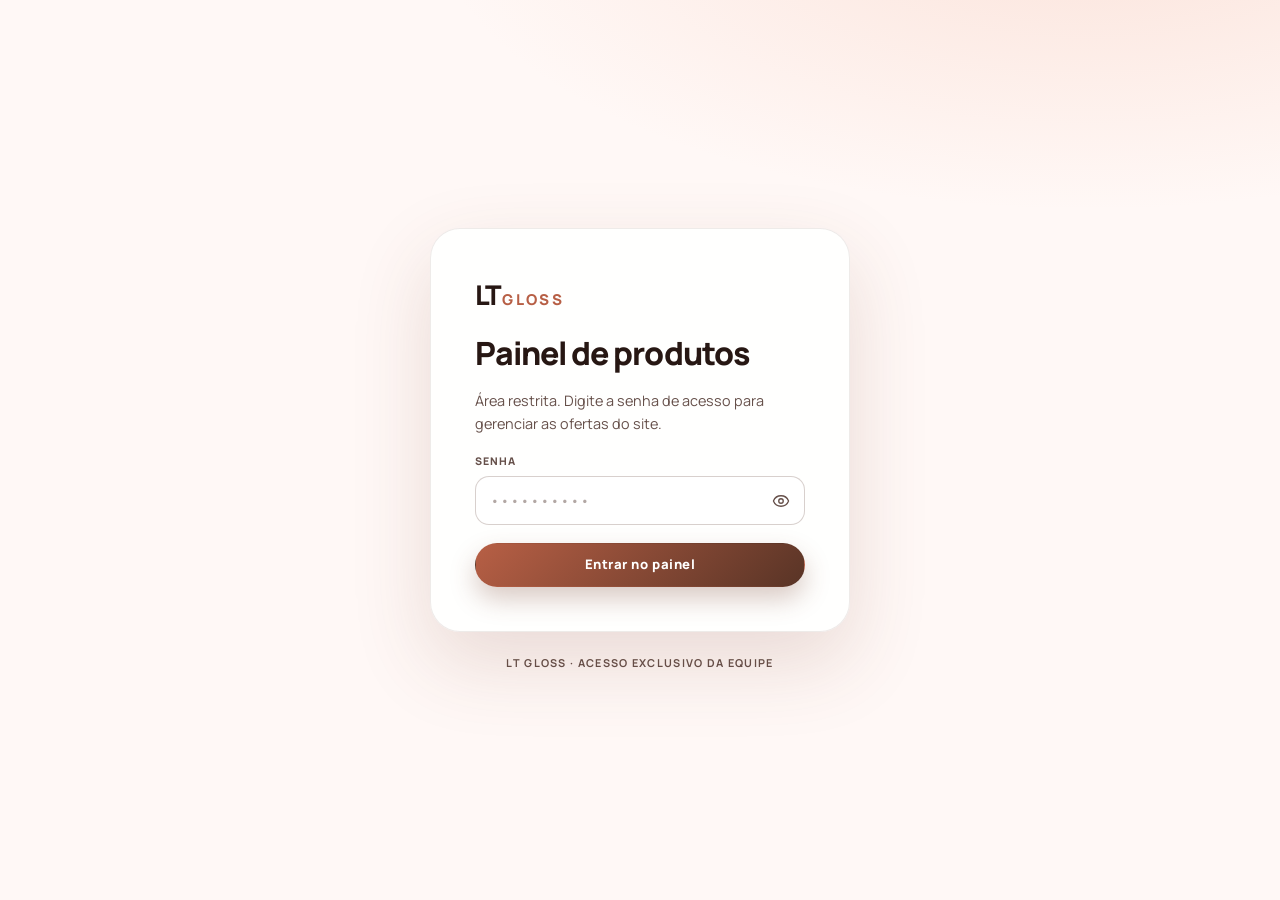
==== commit 2061cb2b: "Painel: ícones Lucide, editor compacto no mobile e meta de compartilhamento Co-Authored-By: Claude F" ====
--- a/admin/index.html
+++ b/admin/index.html
@@ -6,6 +6,18 @@
     <meta name="robots" content="noindex, nofollow" />
     <meta name="color-scheme" content="light" />
     <meta name="theme-color" content="#fff8f6" />
+    <meta property="og:type" content="website" />
+    <meta property="og:site_name" content="LT Gloss" />
+    <meta property="og:url" content="https://ltgloss.com/admin/" />
+    <meta property="og:title" content="Painel · LT Gloss" />
+    <meta property="og:description" content="Área restrita da equipe LT Gloss." />
+    <meta property="og:image" content="https://ltgloss.com/assets/thumb.png?v=2" />
+    <meta property="og:image:width" content="356" />
+    <meta property="og:image:height" content="356" />
+    <meta property="og:image:alt" content="Logo LT Gloss sobre fundo rosado" />
+    <meta name="twitter:card" content="summary" />
+    <meta name="twitter:title" content="Painel · LT Gloss" />
+    <meta name="twitter:image" content="https://ltgloss.com/assets/thumb.png?v=2" />
     <title>Painel · LT Gloss</title>
     <link rel="icon" href="/favicon.svg" type="image/svg+xml" />
     <link rel="preconnect" href="https://fonts.googleapis.com" />
@@ -38,8 +50,8 @@
               required
             />
             <button type="button" id="btn-toggle-password" aria-label="Mostrar ou ocultar senha">
-              <svg viewBox="0 0 24 24" aria-hidden="true">
-                <path d="M2 12s3.5-7 10-7 10 7 10 7-3.5 7-10 7S2 12 2 12Z" />
+              <svg class="icon" viewBox="0 0 24 24" aria-hidden="true">
+                <path d="M2.062 12.348a1 1 0 0 1 0-.696 10.75 10.75 0 0 1 19.876 0 1 1 0 0 1 0 .696 10.75 10.75 0 0 1-19.876 0" />
                 <circle cx="12" cy="12" r="3" />
               </svg>
             </button>
@@ -60,16 +72,33 @@
           <span class="topbar__dirty" id="dirty-status" hidden>
             <span class="dot" aria-hidden="true"></span> Alterações não publicadas
           </span>
-          <button class="btn btn--primary" id="btn-publish">Publicar no site</button>
+          <button class="btn btn--primary" id="btn-publish">
+            <svg class="icon" viewBox="0 0 24 24" aria-hidden="true">
+              <path d="M12 3v12" /><path d="m17 8-5-5-5 5" /><path d="M21 15v4a2 2 0 0 1-2 2H5a2 2 0 0 1-2-2v-4" />
+            </svg>
+            Publicar no site
+          </button>
           <div class="menu">
             <button class="btn btn--icon" id="btn-menu" aria-label="Mais opções" aria-expanded="false">
-              <svg viewBox="0 0 24 24" aria-hidden="true">
-                <circle cx="12" cy="5" r="1.7" /><circle cx="12" cy="12" r="1.7" /><circle cx="12" cy="19" r="1.7" />
+              <svg class="icon" viewBox="0 0 24 24" aria-hidden="true">
+                <circle cx="12" cy="12" r="1" /><circle cx="12" cy="5" r="1" /><circle cx="12" cy="19" r="1" />
               </svg>
             </button>
             <div class="menu__list" id="menu-list" hidden>
-              <button type="button" id="btn-reload">Recarregar do site</button>
-              <button type="button" id="btn-logout">Sair</button>
+              <button type="button" id="btn-reload">
+                <svg class="icon" viewBox="0 0 24 24" aria-hidden="true">
+                  <path d="M3 12a9 9 0 0 1 9-9 9.75 9.75 0 0 1 6.74 2.74L21 8" /><path d="M21 3v5h-5" />
+                  <path d="M21 12a9 9 0 0 1-9 9 9.75 9.75 0 0 1-6.74-2.74L3 16" /><path d="M8 16H3v5" />
+                </svg>
+                Recarregar do site
+              </button>
+              <button type="button" id="btn-logout">
+                <svg class="icon" viewBox="0 0 24 24" aria-hidden="true">
+                  <path d="M9 21H5a2 2 0 0 1-2-2V5a2 2 0 0 1 2-2h4" /><polyline points="16 17 21 12 16 7" />
+                  <line x1="21" x2="9" y1="12" y2="12" />
+                </svg>
+                Sair
+              </button>
             </div>
           </div>
         </div>
@@ -81,7 +110,10 @@
             <h1>Produtos &amp; ofertas</h1>
             <p id="products-count">Carregando produtos…</p>
           </div>
-          <button class="btn btn--dark" id="btn-add">+ Adicionar produto</button>
+          <button class="btn btn--dark" id="btn-add">
+            <svg class="icon" viewBox="0 0 24 24" aria-hidden="true"><path d="M5 12h14" /><path d="M12 5v14" /></svg>
+            Adicionar produto
+          </button>
         </div>
 
         <ul class="product-list" id="product-list" aria-label="Lista de produtos"></ul>
@@ -100,7 +132,7 @@
         <header class="drawer__head">
           <h2 id="editor-title">Editar produto</h2>
           <button class="btn btn--icon" type="button" data-close-editor aria-label="Fechar editor">
-            <svg viewBox="0 0 24 24" aria-hidden="true"><path d="M6 6l12 12M18 6 6 18" /></svg>
+            <svg class="icon" viewBox="0 0 24 24" aria-hidden="true"><path d="M18 6 6 18" /><path d="m6 6 12 12" /></svg>
           </button>
         </header>
 
@@ -172,7 +204,10 @@
                   <span class="field__label">Cores do tom (até 3)</span>
                   <div class="dots-row">
                     <div class="dots" id="dots-list"></div>
-                    <button type="button" class="btn btn--ghost btn--sm" id="btn-add-dot">+ cor</button>
+                    <button type="button" class="btn btn--ghost btn--sm" id="btn-add-dot">
+                      <svg class="icon" viewBox="0 0 24 24" aria-hidden="true"><path d="M5 12h14" /><path d="M12 5v14" /></svg>
+                      cor
+                    </button>
                   </div>
                 </div>
               </div>
--- a/admin.css
+++ b/admin.css
@@ -38,6 +38,24 @@
 
 .admin ::selection {
   background: var(--primary-light);
+}
+
+/* Ícones (Lucide — traço 2, pontas arredondadas) */
+
+.admin .icon {
+  width: 18px;
+  height: 18px;
+  flex: 0 0 auto;
+  fill: none;
+  stroke: currentColor;
+  stroke-width: 2;
+  stroke-linecap: round;
+  stroke-linejoin: round;
+}
+
+.admin .btn--sm .icon {
+  width: 14px;
+  height: 14px;
 }
 
 /* ------------------------------- Botões -------------------------------- */
@@ -117,20 +135,6 @@
   padding: 0;
   border-color: rgba(91, 60, 49, 0.18);
   background: rgba(255, 255, 255, 0.75);
-}
-
-.admin .btn--icon svg {
-  width: 18px;
-  height: 18px;
-  fill: none;
-  stroke: currentColor;
-  stroke-width: 2;
-  stroke-linecap: round;
-}
-
-.admin .btn--icon svg circle {
-  fill: currentColor;
-  stroke: none;
 }
 
 .admin .btn[disabled] {
@@ -227,14 +231,8 @@
   background: var(--surface-low);
 }
 
-.admin .field__password svg {
-  width: 19px;
-  height: 19px;
-  fill: none;
-  stroke: currentColor;
+.admin .field__password .icon {
   stroke-width: 1.8;
-  stroke-linecap: round;
-  stroke-linejoin: round;
 }
 
 .admin .color-well {
@@ -502,6 +500,9 @@
 }
 
 .admin .menu__list button {
+  display: flex;
+  align-items: center;
+  gap: 10px;
   padding: 11px 14px;
   border: 0;
   border-radius: 12px;
@@ -511,6 +512,12 @@
   font-size: 0.85rem;
   font-weight: 700;
   text-align: left;
+}
+
+.admin .menu__list .icon {
+  width: 16px;
+  height: 16px;
+  color: var(--terracotta);
 }
 
 .admin .menu__list button:hover {
@@ -850,10 +857,13 @@
   background: var(--ink);
   color: var(--white);
   cursor: pointer;
-  font-size: 0.62rem;
-  font-weight: 800;
-  line-height: 1;
   place-items: center;
+}
+
+.admin .dot-item button .icon {
+  width: 10px;
+  height: 10px;
+  stroke-width: 3;
 }
 
 .admin .drawer__foot {
@@ -1028,11 +1038,105 @@
     flex-wrap: wrap;
   }
 
+  /* Editor compacto no celular */
+
+  .admin .drawer__head {
+    padding: 12px 16px;
+  }
+
+  .admin .drawer__head h2 {
+    font-size: 1.05rem;
+  }
+
+  .admin .drawer__body {
+    gap: 12px;
+    padding: 12px;
+  }
+
+  .admin .drawer__preview {
+    max-width: none;
+  }
+
+  .admin .drawer__preview-label {
+    margin-bottom: 8px;
+    font-size: 0.6rem;
+  }
+
+  .admin .drawer__form {
+    gap: 12px;
+  }
+
+  .admin .group {
+    gap: 10px;
+    padding: 14px 12px;
+    border-radius: 16px;
+  }
+
+  .admin .group legend {
+    font-size: 0.56rem;
+  }
+
+  .admin .field {
+    gap: 4px;
+  }
+
+  .admin .field > span:first-child,
+  .admin .field__label {
+    font-size: 0.6rem;
+  }
+
+  /* 16px evita o zoom automático do iOS ao focar o campo */
+  .admin .field input[type="text"],
+  .admin .field input[type="password"],
+  .admin .field input[type="url"],
+  .admin .field textarea {
+    padding: 9px 12px;
+    border-radius: 12px;
+    font-size: 16px;
+  }
+
+  .admin .field-row {
+    gap: 10px;
+  }
+
+  .admin .color-well {
+    gap: 8px;
+    padding: 4px 10px 4px 4px;
+  }
+
+  .admin .color-well input[type="color"] {
+    width: 30px;
+    height: 30px;
+  }
+
+  .admin .color-well code {
+    font-size: 0.68rem;
+  }
+
+  .admin .hint {
+    font-size: 0.68rem;
+  }
+
+  .admin .check {
+    font-size: 0.78rem;
+  }
+
+  .admin .image-edit {
+    gap: 12px;
+  }
+
+  .admin .image-edit img {
+    width: 64px;
+    height: 80px;
+  }
+
   .admin .drawer__foot {
-    padding-bottom: max(14px, env(safe-area-inset-bottom));
+    padding: 10px 12px;
+    padding-bottom: max(10px, env(safe-area-inset-bottom));
   }
 
   .admin .drawer__foot .btn {
     flex: 1;
-  }
-}
+    min-height: 46px;
+  }
+}
